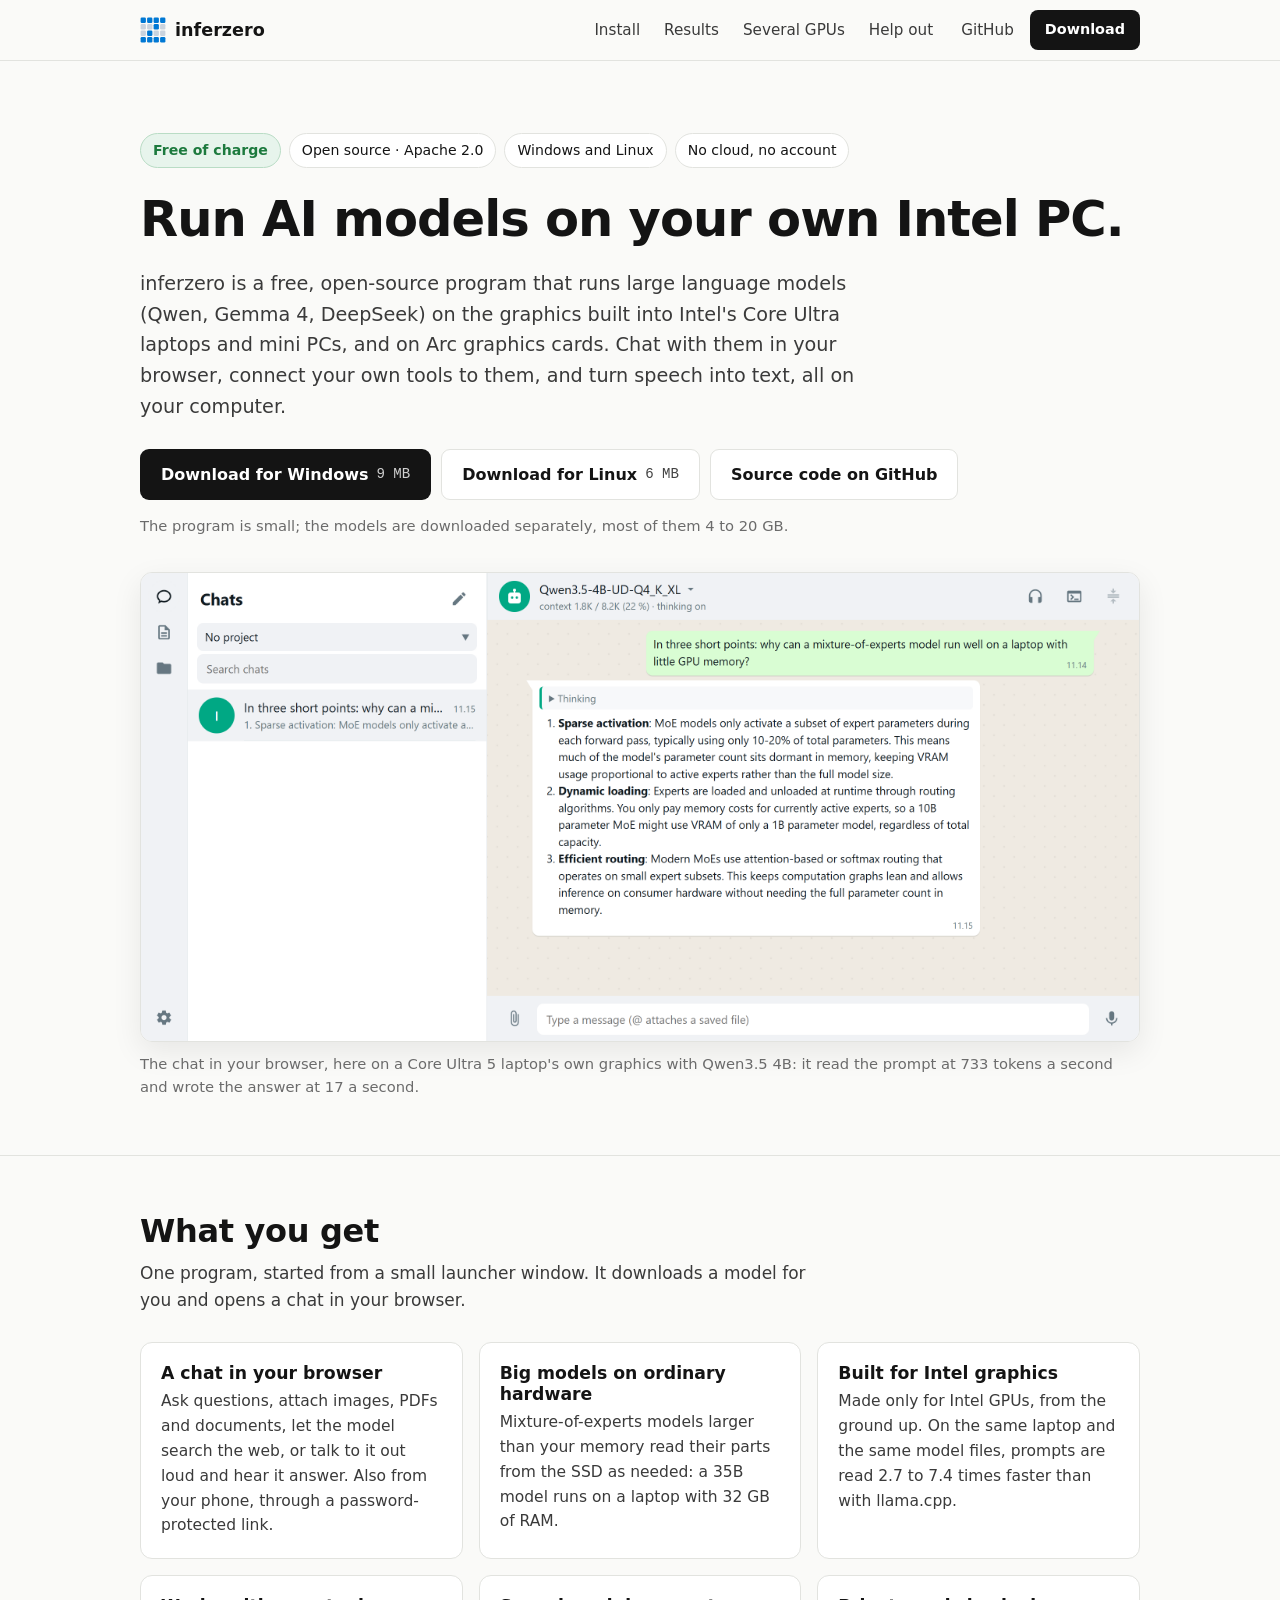
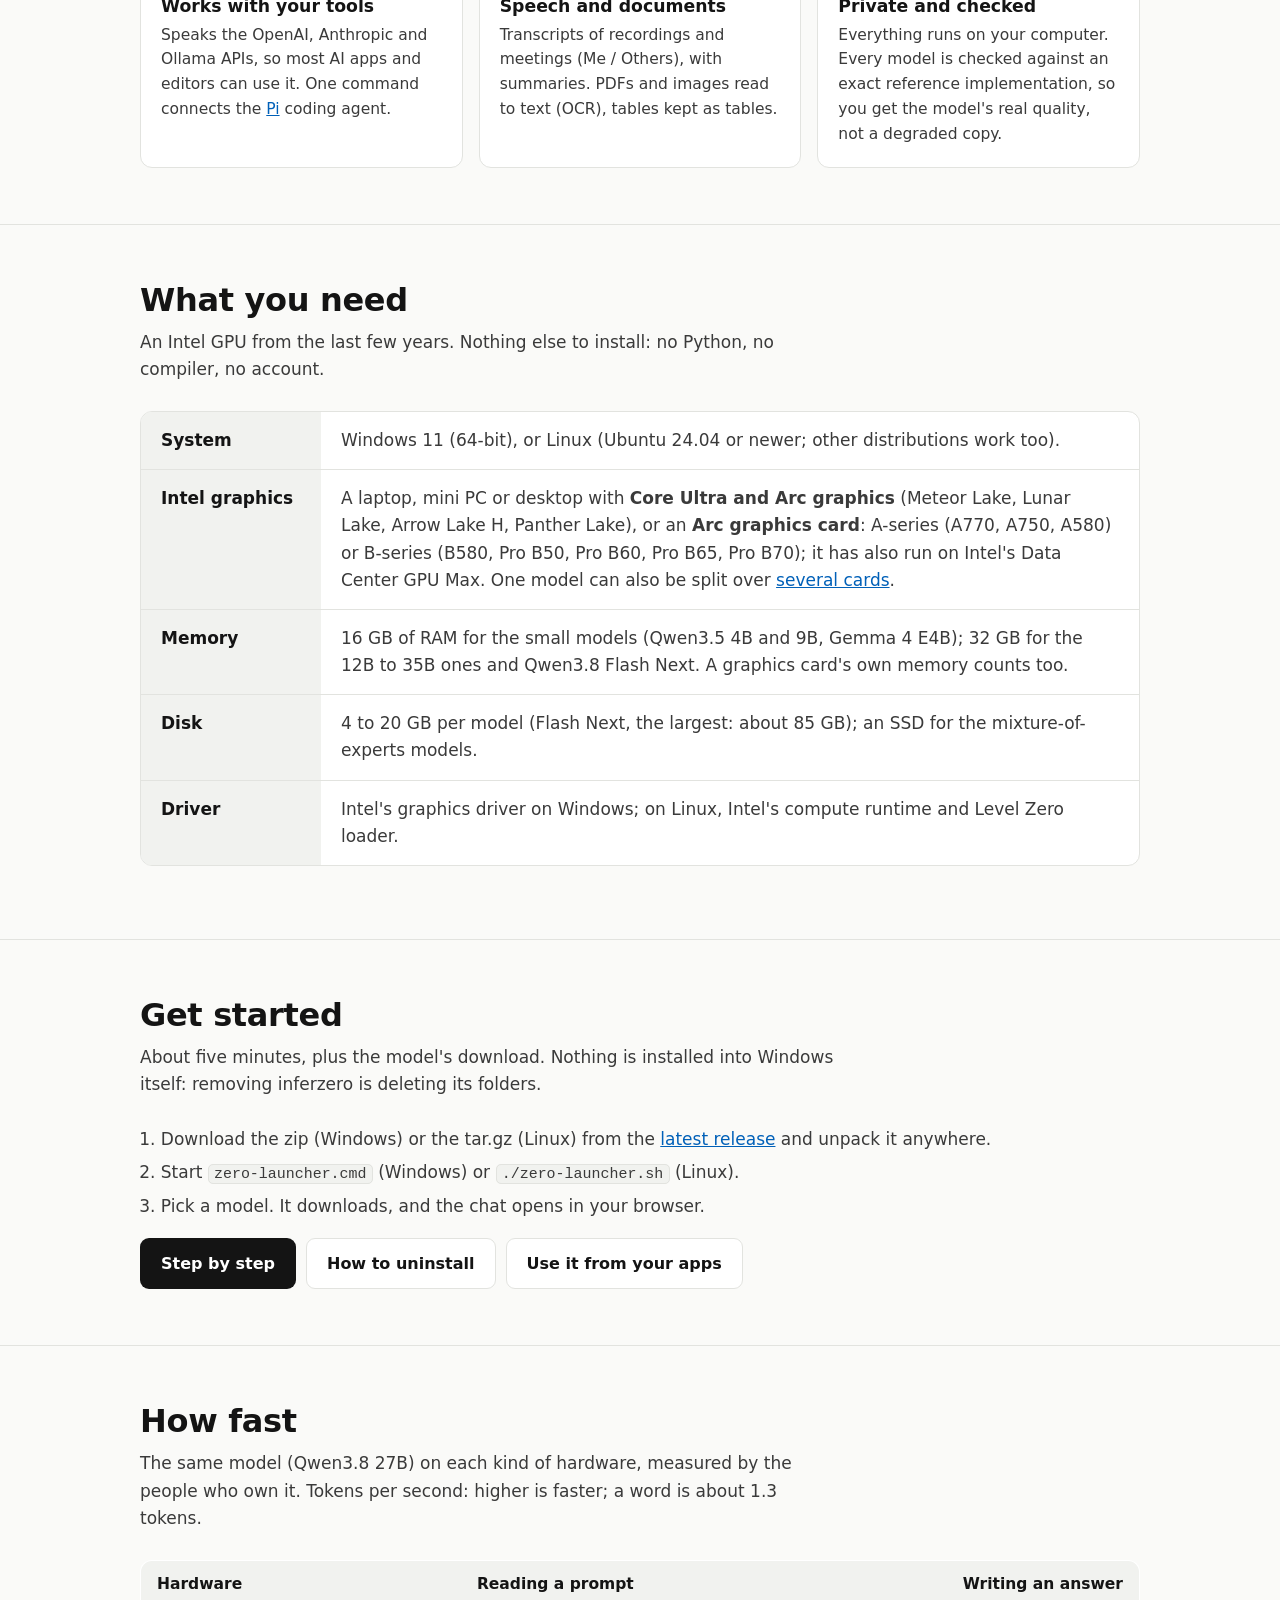
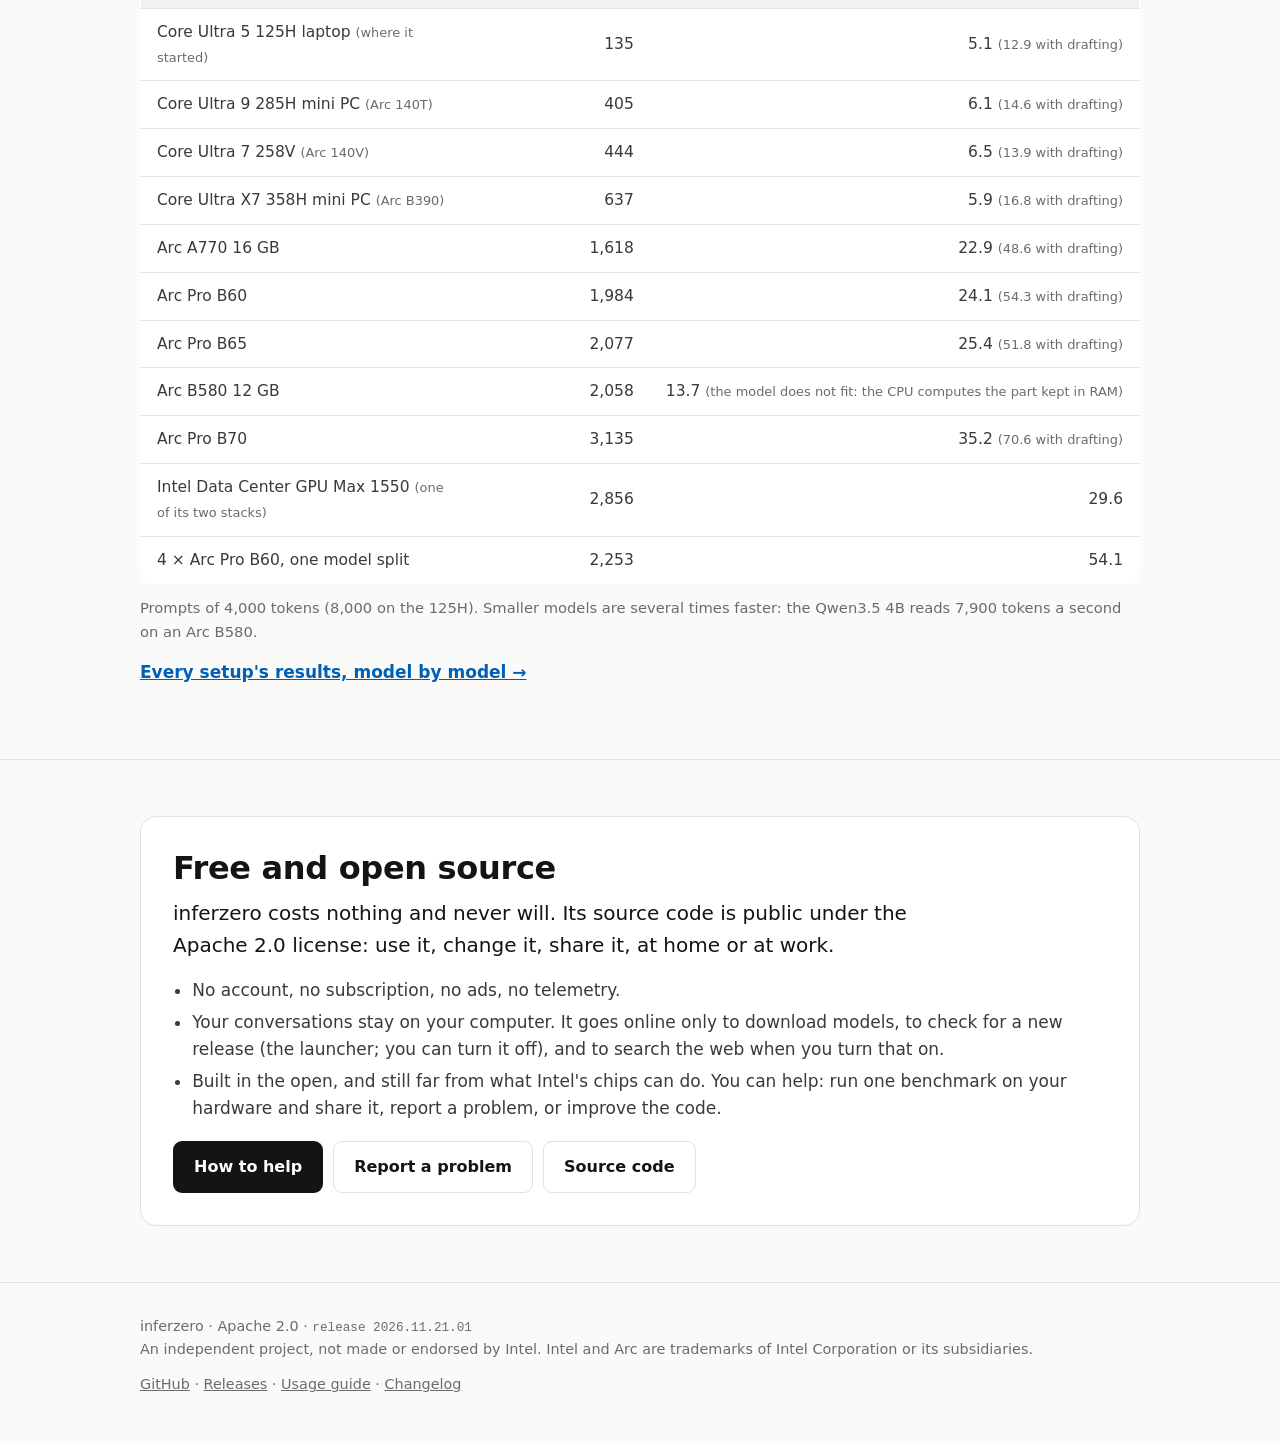
==== site/index.html @ 68b10faa "Results: the A770's 27B 4K prompt 1,616.0-1,620.9 tok/s with nothing set on the 2026.11.23.01 defaul" ====
<!doctype html>
<html lang="en">
<head>
<meta charset="utf-8">
<meta name="viewport" content="width=device-width, initial-scale=1">
<title>inferzero: free, open-source AI on your Intel PC</title>
<meta name="description" content="inferzero is a free, open-source program that runs large language models on the graphics built into Intel Core Ultra laptops and mini PCs and on Arc graphics cards, on Windows and Linux. A chat in your browser, an API for your tools, speech to text. No cloud, no account, no Python.">
<meta name="color-scheme" content="light">
<meta property="og:title" content="inferzero: free, open-source AI on your Intel PC">
<meta property="og:description" content="Run Qwen, Gemma 4 and DeepSeek models on Intel Core Ultra graphics and Arc cards. Free, open source, no cloud.">
<meta property="og:type" content="website">
<link rel="icon" href="icon.svg" type="image/svg+xml">
<link rel="stylesheet" href="style.css">
</head>
<body>
<a class="skip" href="#main">Skip to the content</a>

<header>
  <div class="wrap">
    <a class="brand" href="#top" aria-label="inferzero, top of the page"><svg class="mark" width="26" height="26" viewBox="0 0 64 64" aria-hidden="true"><rect class="l" x="1.5" y="1.5" width="13" height="13" rx="3"/><rect class="l" x="17.5" y="1.5" width="13" height="13" rx="3"/><rect class="l" x="33.5" y="1.5" width="13" height="13" rx="3"/><rect class="l" x="49.5" y="1.5" width="13" height="13" rx="3"/><rect class="d" x="1.5" y="17.5" width="13" height="13" rx="3"/><rect class="d" x="17.5" y="17.5" width="13" height="13" rx="3"/><rect class="l" x="33.5" y="17.5" width="13" height="13" rx="3"/><rect class="d" x="49.5" y="17.5" width="13" height="13" rx="3"/><rect class="d" x="1.5" y="33.5" width="13" height="13" rx="3"/><rect class="l" x="17.5" y="33.5" width="13" height="13" rx="3"/><rect class="d" x="33.5" y="33.5" width="13" height="13" rx="3"/><rect class="d" x="49.5" y="33.5" width="13" height="13" rx="3"/><rect class="l" x="1.5" y="49.5" width="13" height="13" rx="3"/><rect class="l" x="17.5" y="49.5" width="13" height="13" rx="3"/><rect class="l" x="33.5" y="49.5" width="13" height="13" rx="3"/><rect class="l" x="49.5" y="49.5" width="13" height="13" rx="3"/></svg>inferzero</a>
    <nav aria-label="Main">
      <a href="install.html">Install</a>
      <a href="results.html">Results</a>
      <a href="multi-gpu.html">Several GPUs</a>
      <a href="help.html">Help out</a>
    </nav>
    <div class="hdr-right">
      <a class="gh" href="https://github.com/rizagp/inferzero">GitHub</a>
      <a class="btn p sm" href="https://github.com/rizagp/inferzero/releases/latest">Download</a>
    </div>
  </div>
</header>

<main id="main">

<div class="wrap hero" id="top">
  <div class="tags">
    <span class="tag free">Free of charge</span>
    <span class="tag">Open source · Apache 2.0</span>
    <span class="tag">Windows and Linux</span>
    <span class="tag">No cloud, no account</span>
  </div>
  <h1>Run AI models on your own Intel PC.</h1>
  <p class="lead">inferzero is a free, open-source program that runs large language models (Qwen, Gemma 4, DeepSeek) on the graphics built into Intel's Core Ultra laptops and mini PCs, and on Arc graphics cards. Chat with them in your browser, connect your own tools to them, and turn speech into text, all on your computer.</p>
  <div class="btns">
    <a class="btn p" href="https://github.com/rizagp/inferzero/releases/latest">Download for Windows <kbd>9 MB</kbd></a>
    <a class="btn s" href="https://github.com/rizagp/inferzero/releases/latest">Download for Linux <kbd>6 MB</kbd></a>
    <a class="btn s" href="https://github.com/rizagp/inferzero">Source code on GitHub</a>
  </div>
  <p class="after">The program is small; the models are downloaded separately, most of them 4 to 20 GB.</p>
  <figure class="shot">
    <img src="hero.png" width="1280" height="600" alt="The inferzero chat in a browser: a list of chats on the left; on the right a question about mixture-of-experts models and the model's three-point answer.">
    <figcaption>The chat in your browser, here on a Core Ultra 5 laptop's own graphics with Qwen3.5 4B: it read the prompt at 733 tokens a second and wrote the answer at 17 a second.</figcaption>
  </figure>
</div>

<section id="what">
  <div class="wrap">
    <div class="intro">
      <h2>What you get</h2>
      <p>One program, started from a small launcher window. It downloads a model for you and opens a chat in your browser.</p>
    </div>
    <div class="grid">
      <div class="card"><h3>A chat in your browser</h3><p>Ask questions, attach images, PDFs and documents, let the model search the web, or talk to it out loud and hear it answer. Also from your phone, through a password-protected link.</p></div>
      <div class="card"><h3>Big models on ordinary hardware</h3><p>Mixture-of-experts models larger than your memory read their parts from the SSD as needed: a 35B model runs on a laptop with 32 GB of RAM.</p></div>
      <div class="card"><h3>Built for Intel graphics</h3><p>Made only for Intel GPUs, from the ground up. On the same laptop and the same model files, prompts are read 2.7 to 7.4 times faster than with llama.cpp.</p></div>
      <div class="card"><h3>Works with your tools</h3><p>Speaks the OpenAI, Anthropic and Ollama APIs, so most AI apps and editors can use it. One command connects the <a href="https://pi.dev">Pi</a> coding agent.</p></div>
      <div class="card"><h3>Speech and documents</h3><p>Transcripts of recordings and meetings (Me / Others), with summaries. PDFs and images read to text (OCR), tables kept as tables.</p></div>
      <div class="card"><h3>Private and checked</h3><p>Everything runs on your computer. Every model is checked against an exact reference implementation, so you get the model's real quality, not a degraded copy.</p></div>
    </div>
  </div>
</section>

<section id="need">
  <div class="wrap">
    <div class="intro">
      <h2>What you need</h2>
      <p>An Intel GPU from the last few years. Nothing else to install: no Python, no compiler, no account.</p>
    </div>
    <dl class="need">
      <dt>System</dt>
      <dd>Windows 11 (64-bit), or Linux (Ubuntu 24.04 or newer; other distributions work too).</dd>
      <dt>Intel graphics</dt>
      <dd>A laptop, mini PC or desktop with <b>Core Ultra and Arc graphics</b> (Meteor Lake, Lunar Lake, Arrow Lake H, Panther Lake), or an <b>Arc graphics card</b>: A-series (A770, A750, A580) or B-series (B580, Pro B50, Pro B60, Pro B65, Pro B70); it has also run on Intel's Data Center GPU Max. One model can also be split over <a href="multi-gpu.html">several cards</a>.</dd>
      <dt>Memory</dt>
      <dd>16 GB of RAM for the small models (Qwen3.5 4B and 9B, Gemma 4 E4B); 32 GB for the 12B to 35B ones and Qwen3.8 Flash Next. A graphics card's own memory counts too.</dd>
      <dt>Disk</dt>
      <dd>4 to 20 GB per model (Flash Next, the largest: about 85 GB); an SSD for the mixture-of-experts models.</dd>
      <dt>Driver</dt>
      <dd>Intel's graphics driver on Windows; on Linux, Intel's compute runtime and Level Zero loader.</dd>
    </dl>
  </div>
</section>

<section id="start">
  <div class="wrap">
    <div class="intro">
      <h2>Get started</h2>
      <p>About five minutes, plus the model's download. Nothing is installed into Windows itself: removing inferzero is deleting its folders.</p>
    </div>
    <ol class="go">
      <li>Download the zip (Windows) or the tar.gz (Linux) from the <a href="https://github.com/rizagp/inferzero/releases/latest">latest release</a> and unpack it anywhere.</li>
      <li>Start <code>zero-launcher.cmd</code> (Windows) or <code>./zero-launcher.sh</code> (Linux).</li>
      <li>Pick a model. It downloads, and the chat opens in your browser.</li>
    </ol>
    <div class="btns" style="margin-top:18px">
      <a class="btn p" href="install.html">Step by step</a>
      <a class="btn s" href="install.html#uninstall">How to uninstall</a>
      <a class="btn s" href="install.html#apps">Use it from your apps</a>
    </div>
  </div>
</section>

<section id="speed">
  <div class="wrap">
    <div class="intro">
      <h2>How fast</h2>
      <p>The same model (Qwen3.8 27B) on each kind of hardware, measured by the people who own it. Tokens per second: higher is faster; a word is about 1.3 tokens.</p>
    </div>
    <div class="tbl">
      <table>
        <thead><tr><th>Hardware</th><th class="n">Reading a prompt</th><th class="n">Writing an answer</th></tr></thead>
        <tbody>
          <tr><td>Core Ultra 5 125H laptop <small>(where it started)</small></td><td class="n">135</td><td class="n">5.1 <small>(12.9 with drafting)</small></td></tr>
          <tr><td>Core Ultra 9 285H mini PC <small>(Arc 140T)</small></td><td class="n">405</td><td class="n">6.1 <small>(14.6 with drafting)</small></td></tr>
          <tr><td>Core Ultra 7 258V <small>(Arc 140V)</small></td><td class="n">444</td><td class="n">6.5 <small>(13.9 with drafting)</small></td></tr>
          <tr><td>Core Ultra X7 358H mini PC <small>(Arc B390)</small></td><td class="n">637</td><td class="n">5.9 <small>(16.8 with drafting)</small></td></tr>
          <tr><td>Arc A770 16 GB</td><td class="n">1,618</td><td class="n">22.9 <small>(48.6 with drafting)</small></td></tr>
          <tr><td>Arc Pro B60</td><td class="n">1,984</td><td class="n">24.1 <small>(54.3 with drafting)</small></td></tr>
          <tr><td>Arc Pro B65</td><td class="n">2,077</td><td class="n">25.4 <small>(51.8 with drafting)</small></td></tr>
          <tr><td>Arc B580 12 GB</td><td class="n">2,058</td><td class="n">13.7 <small>(the model does not fit: the CPU computes the part kept in RAM)</small></td></tr>
          <tr><td>Arc Pro B70</td><td class="n">3,135</td><td class="n">35.2 <small>(70.6 with drafting)</small></td></tr>
          <tr><td>Intel Data Center GPU Max 1550 <small>(one of its two stacks)</small></td><td class="n">2,856</td><td class="n">29.6</td></tr>
          <tr><td>4 × Arc Pro B60, one model split</td><td class="n">2,253</td><td class="n">54.1</td></tr>
        </tbody>
      </table>
    </div>
    <p class="note">Prompts of 4,000 tokens (8,000 on the 125H). Smaller models are several times faster: the Qwen3.5 4B reads 7,900 tokens a second on an Arc B580. </p>
    <p class="more"><a href="results.html">Every setup's results, model by model →</a></p>
  </div>
</section>

<section id="open">
  <div class="wrap">
    <div class="open">
      <h2>Free and open source</h2>
      <p class="big">inferzero costs nothing and never will. Its source code is public under the Apache 2.0 license: use it, change it, share it, at home or at work.</p>
      <ul>
        <li>No account, no subscription, no ads, no telemetry.</li>
        <li>Your conversations stay on your computer. It goes online only to download models, to check for a new release (the launcher; you can turn it off), and to search the web when you turn that on.</li>
        <li>Built in the open, and still far from what Intel's chips can do. You can help: run one benchmark on your hardware and share it, report a problem, or improve the code.</li>
      </ul>
      <div class="btns">
        <a class="btn p" href="help.html">How to help</a>
        <a class="btn s" href="https://github.com/rizagp/inferzero/issues">Report a problem</a>
        <a class="btn s" href="https://github.com/rizagp/inferzero">Source code</a>
      </div>
    </div>
  </div>
</section>

</main>

<footer>
  <div class="wrap">
    <div>inferzero · Apache 2.0 · <span class="mono">release 2026.11.21.01</span><br>An independent project, not made or endorsed by Intel. Intel and Arc are trademarks of Intel Corporation or its subsidiaries.</div>
    <div><a href="https://github.com/rizagp/inferzero">GitHub</a> · <a href="https://github.com/rizagp/inferzero/releases">Releases</a> · <a href="https://github.com/rizagp/inferzero/blob/main/USAGE.md">Usage guide</a> · <a href="https://github.com/rizagp/inferzero/blob/main/CHANGELOG.md">Changelog</a></div>
  </div>
</footer>
</body>
</html>
---- site/style.css ----
:root{
  --bg:#fafaf8; --card:#ffffff; --soft:#f1f2ef; --line:#e2e3df;
  --ink:#141414; --body:#3a3a3a; --mute:#6b6b6b;
  --blue:#0060b8; --blue-soft:#e8f1fb; --green:#1d7a3e; --green-soft:#e7f4ec;
  --sans:system-ui,"Segoe UI Variable Text","Segoe UI",-apple-system,"Helvetica Neue",Roboto,sans-serif;
  --mono:ui-monospace,"Cascadia Mono",Consolas,"SF Mono",Menlo,monospace;
}
*{box-sizing:border-box}
html{scroll-behavior:smooth}
body{margin:0;background:var(--bg);color:var(--body);font:17px/1.6 var(--sans);-webkit-text-size-adjust:100%}
a{color:var(--blue)}
a:hover{text-decoration-thickness:2px}
h1,h2,h3{color:var(--ink);line-height:1.2;margin:0}
h1{font-size:clamp(2rem,5vw,3.1rem);letter-spacing:-.02em}
h2{font-size:clamp(1.5rem,3.4vw,2rem);letter-spacing:-.01em;margin-bottom:.6rem}
h3{font-size:1.08rem;margin-bottom:.35rem}
p{margin:0 0 1rem}
code,kbd,.mono{font-family:var(--mono);font-size:.88em}
code{background:var(--soft);border:1px solid var(--line);border-radius:5px;padding:.05em .35em}
.wrap{max-width:1040px;margin:0 auto;padding:0 20px}
.skip{position:absolute;left:-999px}.skip:focus{left:12px;top:12px;background:#fff;padding:8px;z-index:9}

header{position:sticky;top:0;z-index:5;background:rgba(250,250,248,.94);backdrop-filter:blur(6px);border-bottom:1px solid var(--line)}
header .wrap{display:flex;align-items:center;gap:28px;min-height:60px}
.brand{display:flex;align-items:center;gap:9px;color:var(--ink);font-weight:700;font-size:1.1rem;text-decoration:none}
.mark .l{fill:#0078d4}.mark .d{fill:#c9d3de}
nav{display:flex;gap:24px;margin-left:auto}
nav a{color:var(--body);text-decoration:none;font-size:.95rem}
nav a:hover{color:var(--ink);text-decoration:underline}
.gh{font-size:.95rem;color:var(--body);text-decoration:none}.gh:hover{color:var(--ink);text-decoration:underline}
.hdr-right{display:flex;align-items:center;gap:16px}
.btn.sm{padding:7px 14px;font-size:.9rem;border-radius:8px}
nav a[aria-current=page]{color:var(--ink);font-weight:600}
/* (phones: the links on a row of their own under the name, the header not sticky, so it takes no screen while reading) */
@media (max-width:820px){header{position:static}header .wrap{flex-wrap:wrap;row-gap:4px;column-gap:16px;padding-top:10px;padding-bottom:10px}nav{order:3;width:100%;margin-left:0;gap:20px;overflow-x:auto;padding-bottom:2px}.hdr-right{margin-left:auto}}

.btn{display:inline-flex;align-items:center;gap:8px;padding:12px 20px;border-radius:9px;font-weight:600;text-decoration:none;border:1px solid transparent;font-size:1rem}
.btn kbd{font-weight:400;opacity:.8}
.btn.p{background:var(--ink);color:#fff}
.btn.p:hover{background:#000}
.btn.s{background:var(--card);color:var(--ink);border-color:var(--line)}
.btn.s:hover{border-color:#bdbdb8}
.btns{display:flex;flex-wrap:wrap;gap:10px;align-items:center}

.hero{padding-top:72px;padding-bottom:56px}  /* (top and bottom only: .wrap gives the sides) */
.hero .lead{font-size:1.2rem;max-width:720px;margin:20px 0 26px;color:var(--body)}
.tags{display:flex;flex-wrap:wrap;gap:8px;margin-bottom:22px}
.tag{font-size:.88rem;padding:5px 12px;border-radius:999px;background:var(--card);border:1px solid var(--line);color:var(--ink)}
.tag.free{background:var(--green-soft);border-color:#b9dcc5;color:var(--green);font-weight:600}
.after{margin-top:14px;color:var(--mute);font-size:.92rem}

section{padding:56px 0;border-top:1px solid var(--line)}
.intro{max-width:700px;margin-bottom:28px}
.grid{display:grid;grid-template-columns:repeat(3,1fr);gap:16px}
@media (max-width:900px){.grid{grid-template-columns:repeat(2,1fr)}}
@media (max-width:600px){.grid{grid-template-columns:1fr}}
.card{background:var(--card);border:1px solid var(--line);border-radius:12px;padding:20px}
.card p{margin:0;font-size:.97rem}

.need{display:grid;grid-template-columns:180px 1fr;background:var(--card);border:1px solid var(--line);border-radius:12px;overflow:hidden}
.need dt,.need dd{margin:0;padding:15px 20px;border-top:1px solid var(--line)}
.need dt{font-weight:600;color:var(--ink);background:var(--soft)}
.need dt:first-of-type,.need dt:first-of-type+dd{border-top:0}
@media (max-width:600px){.need{grid-template-columns:1fr}.need dd{border-top:0;padding-top:0}.need dt{background:none;padding-bottom:4px}}

.steps{display:grid;grid-template-columns:repeat(2,1fr);gap:16px}
@media (max-width:760px){.steps{grid-template-columns:1fr}}
ol.go{margin:0;padding-left:1.3rem}
ol.go li{margin:.35rem 0}
pre{background:#f4f5f2;border:1px solid var(--line);border-radius:10px;padding:14px 16px;overflow-x:auto;font:14px/1.55 var(--mono);color:var(--ink);margin:12px 0 0}

table{width:100%;border-collapse:collapse;background:var(--card);border:1px solid var(--line);border-radius:12px;overflow:hidden;font-size:.97rem}
th,td{text-align:left;padding:11px 16px;border-top:1px solid var(--line)}
th{background:var(--soft);color:var(--ink);font-weight:600;border-top:0}
td.n,th.n{text-align:right;font-variant-numeric:tabular-nums;white-space:nowrap}
td small{color:var(--mute)}
.tbl{overflow-x:auto}
@media (max-width:760px){table{font-size:.9rem}th,td{padding:9px 10px}td small{display:block;white-space:normal}th.n{white-space:normal}td:first-child{min-width:9em}}
.note{color:var(--mute);font-size:.92rem;margin-top:12px}

.open{background:var(--card);border:1px solid var(--line);border-radius:16px;padding:32px}
.open .big{font-size:1.25rem;color:var(--ink);max-width:760px}
.open ul{margin:0 0 1.2rem;padding-left:1.2rem}
.open li{margin:.3rem 0}

footer{border-top:1px solid var(--line);padding:32px 0 48px;color:var(--mute);font-size:.9rem}
footer .wrap{display:flex;flex-wrap:wrap;gap:12px 28px;justify-content:space-between}
footer a{color:var(--mute)}

/* results.html */
.hero.small{padding-top:48px;padding-bottom:28px}
.legend{display:grid;grid-template-columns:max-content 1fr;gap:6px 16px;margin:0 0 18px;max-width:760px}
.legend dt{font-weight:600;color:var(--ink)}.legend dd{margin:0}
@media (max-width:600px){.legend{grid-template-columns:1fr}.legend dd{margin-bottom:6px}}
.jump{display:flex;flex-wrap:wrap;gap:8px;margin-top:18px}
.jump a{font-size:.9rem;padding:5px 11px;border-radius:999px;background:var(--card);border:1px solid var(--line);color:var(--ink);text-decoration:none}
.jump a:hover{border-color:#bdbdb8}
.setup{color:var(--mute);font-size:.95rem;margin:-2px 0 16px}
h3.sub{margin:26px 0 10px}
section[id^="s-"]{padding:40px 0}
.more{margin-top:16px;font-weight:600}

/* the hero's screenshot */
.shot{margin:34px 0 0}
.shot img{display:block;width:100%;height:auto;border:1px solid var(--line);border-radius:12px;box-shadow:0 10px 30px rgba(0,0,0,.08)}
.shot figcaption{color:var(--mute);font-size:.92rem;margin-top:10px}
#start h3.sub{margin:22px 0 12px}
#start h3.sub:first-of-type{margin-top:6px}

/* (grid items shrink below their content, and long paths in code wrap: otherwise one path widened a card past a
   phone's edge and the whole page scrolled sideways) */
.grid>*,.steps>*{min-width:0}
code{overflow-wrap:anywhere}
[id]{scroll-margin-top:72px}  /* (a jump to a section stops below the sticky header) */
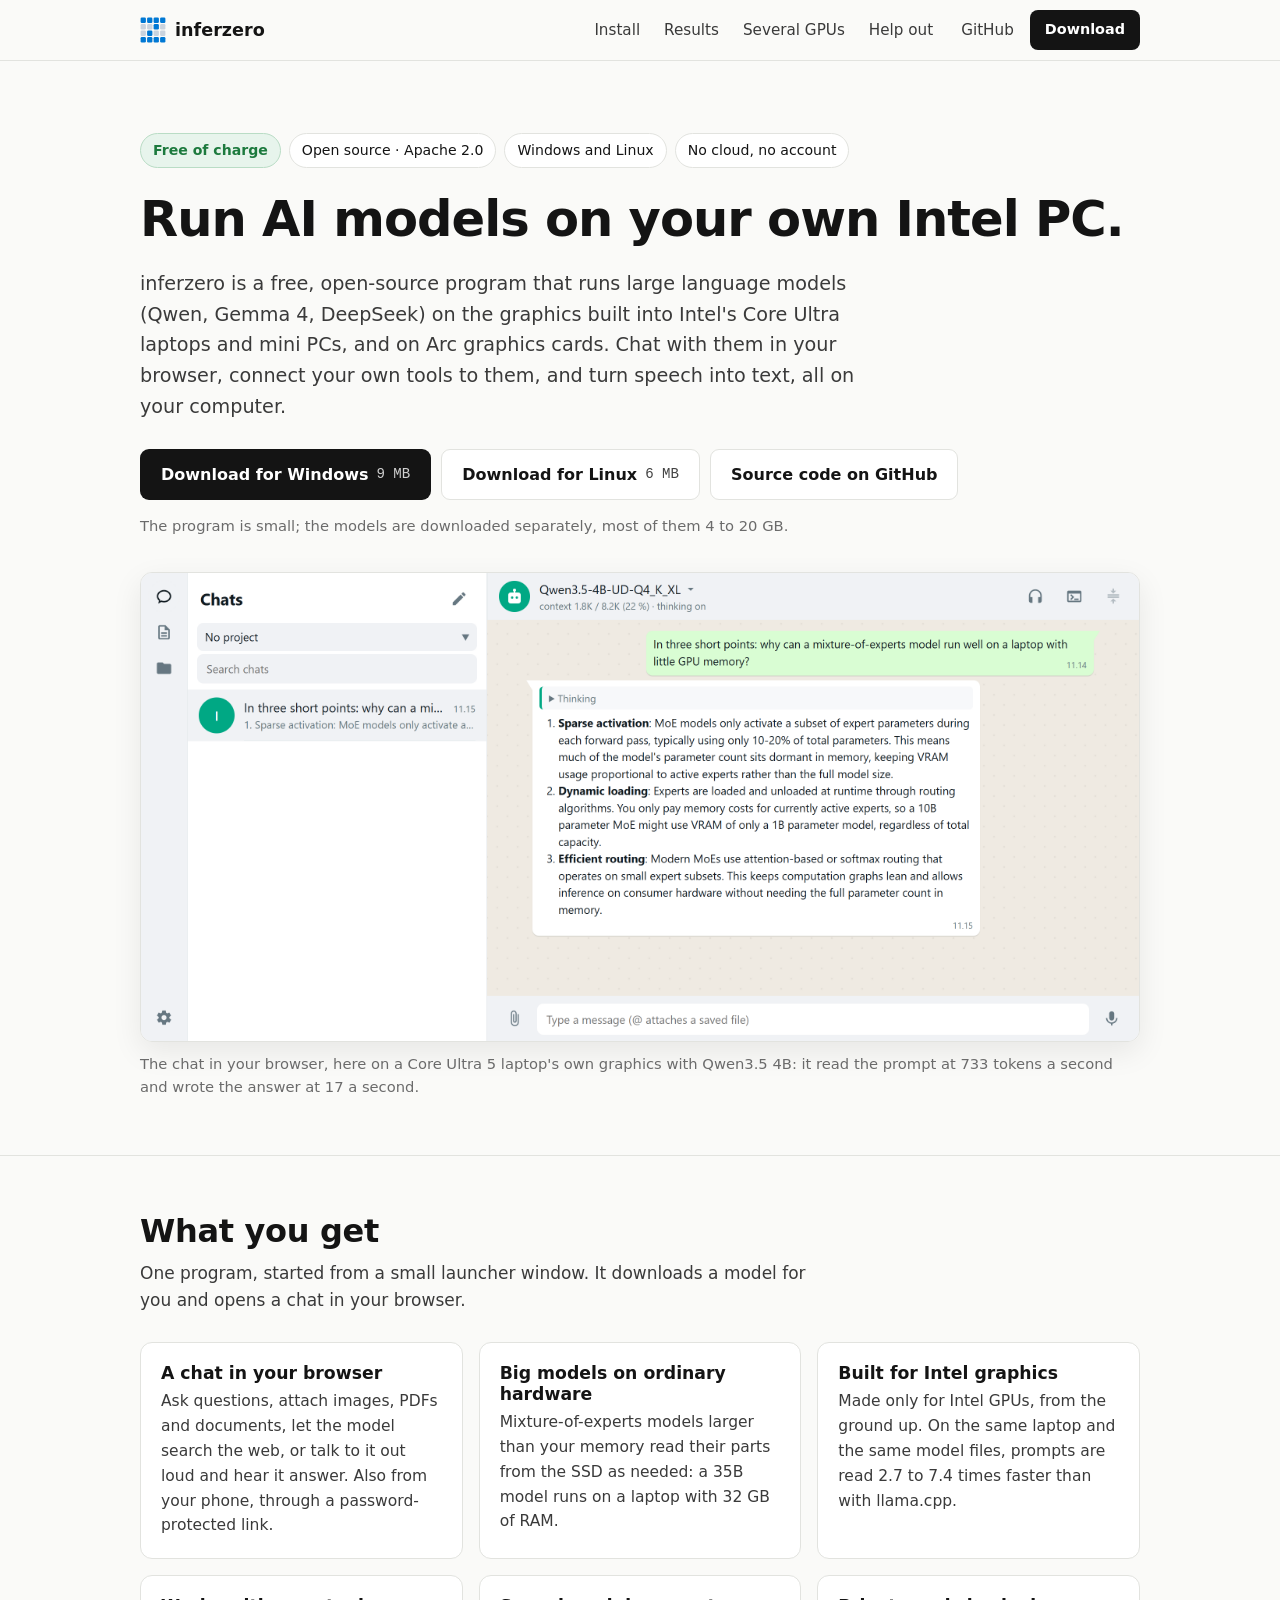
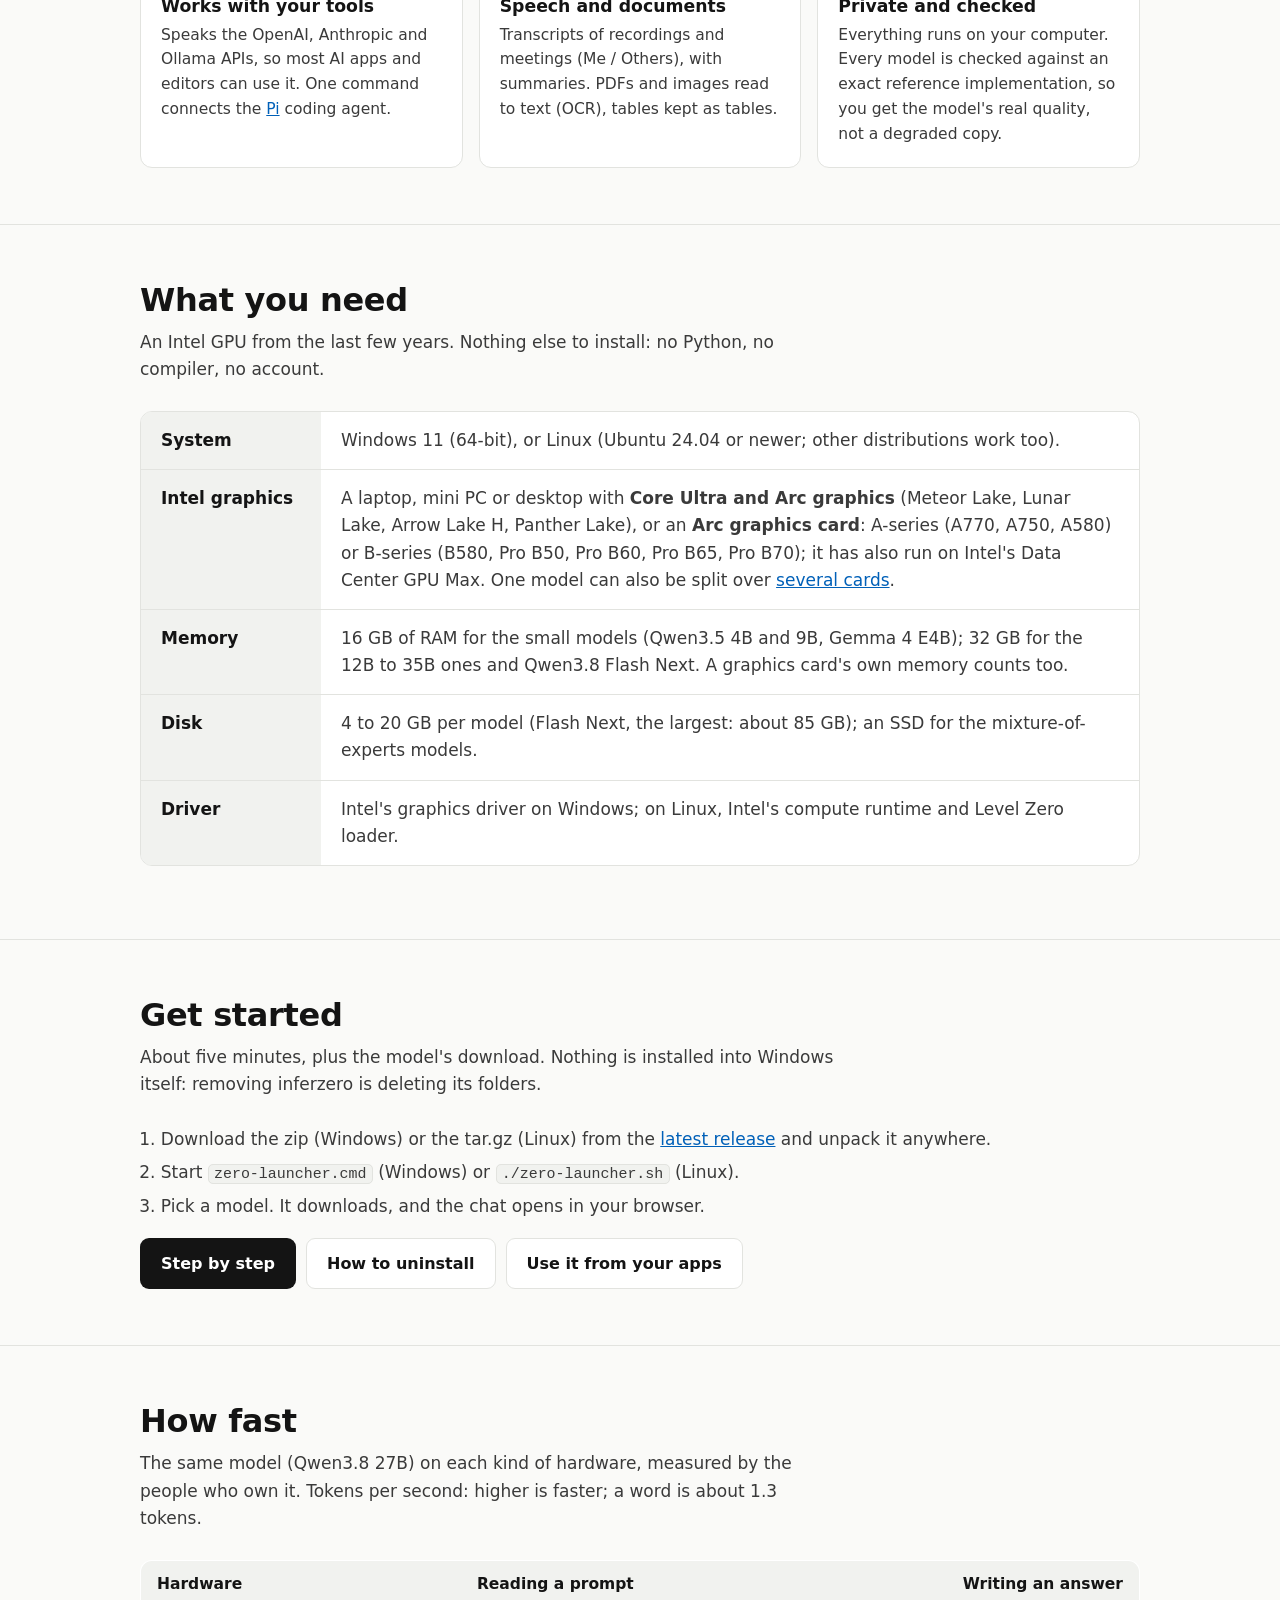
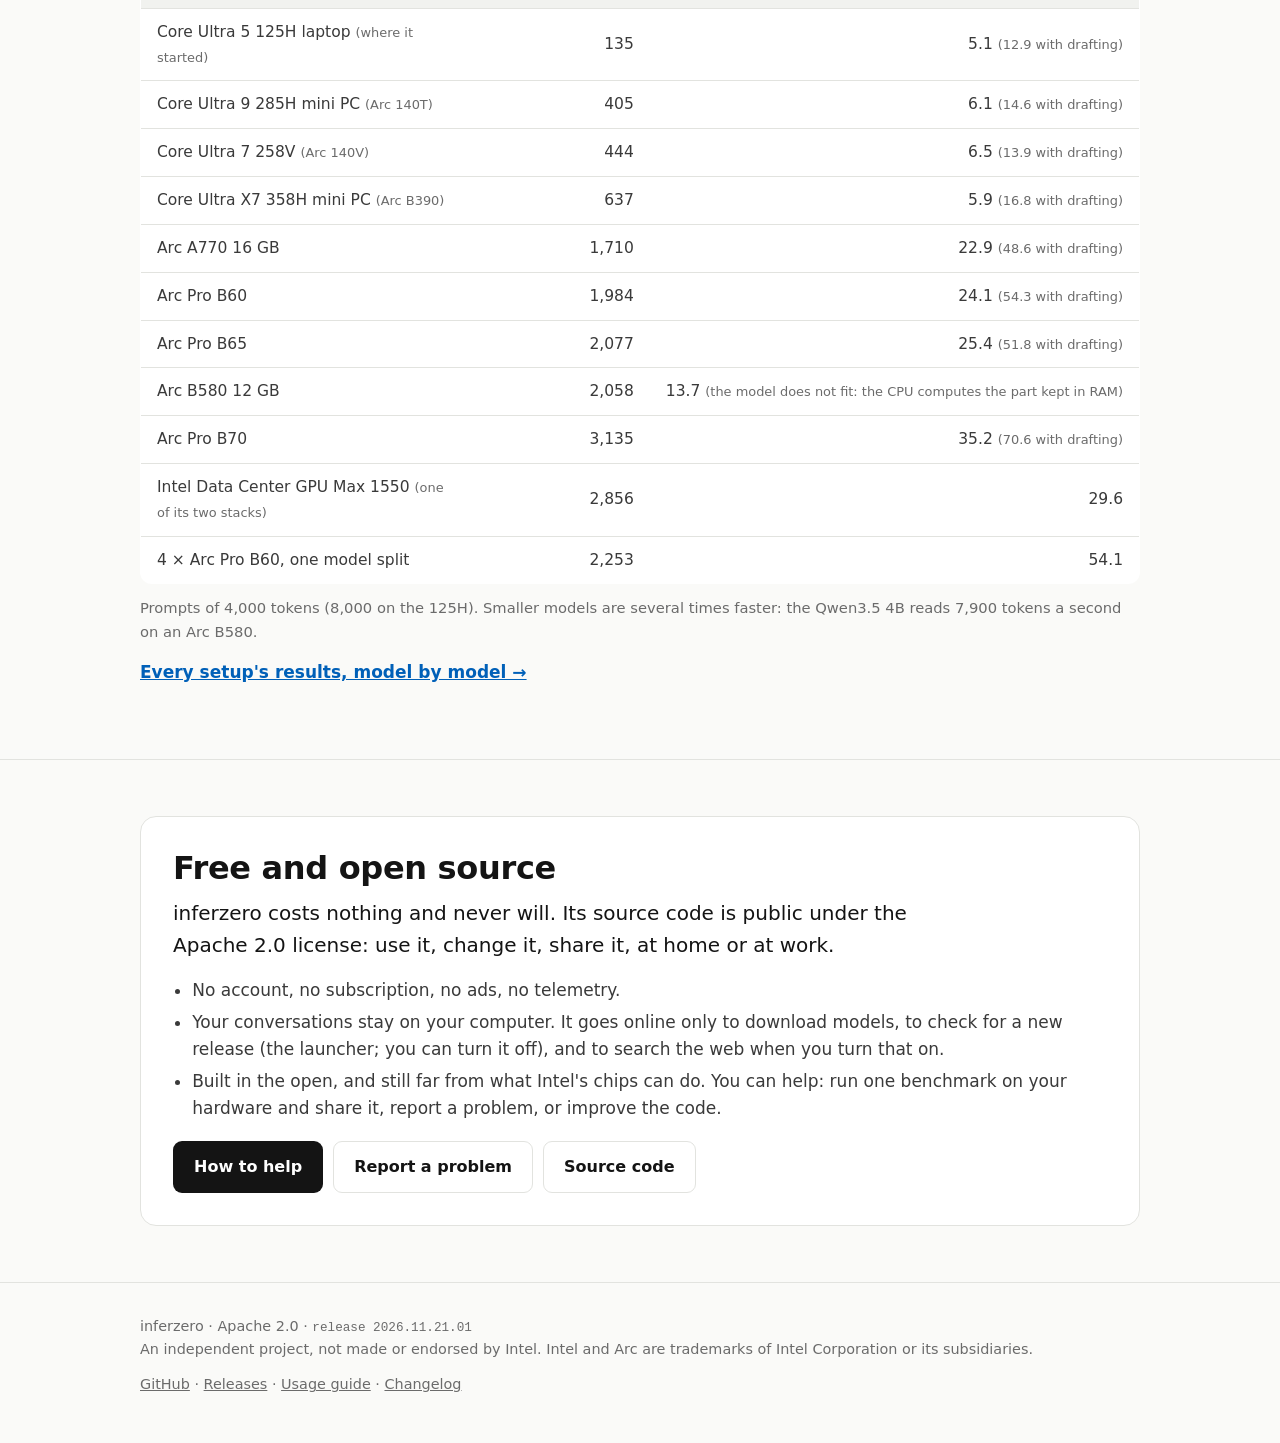
==== commit b7de9f8d: "Results: the A770's 27B 4K prompt 1,710 tok/s on the 2026.11.23.07 defaults (split barrier, every GE" ====
--- a/site/index.html
+++ b/site/index.html
@@ -125,7 +125,7 @@
           <tr><td>Core Ultra 9 285H mini PC <small>(Arc 140T)</small></td><td class="n">405</td><td class="n">6.1 <small>(14.6 with drafting)</small></td></tr>
           <tr><td>Core Ultra 7 258V <small>(Arc 140V)</small></td><td class="n">444</td><td class="n">6.5 <small>(13.9 with drafting)</small></td></tr>
           <tr><td>Core Ultra X7 358H mini PC <small>(Arc B390)</small></td><td class="n">637</td><td class="n">5.9 <small>(16.8 with drafting)</small></td></tr>
-          <tr><td>Arc A770 16 GB</td><td class="n">1,618</td><td class="n">22.9 <small>(48.6 with drafting)</small></td></tr>
+          <tr><td>Arc A770 16 GB</td><td class="n">1,710</td><td class="n">22.9 <small>(48.6 with drafting)</small></td></tr>
           <tr><td>Arc Pro B60</td><td class="n">1,984</td><td class="n">24.1 <small>(54.3 with drafting)</small></td></tr>
           <tr><td>Arc Pro B65</td><td class="n">2,077</td><td class="n">25.4 <small>(51.8 with drafting)</small></td></tr>
           <tr><td>Arc B580 12 GB</td><td class="n">2,058</td><td class="n">13.7 <small>(the model does not fit: the CPU computes the part kept in RAM)</small></td></tr>
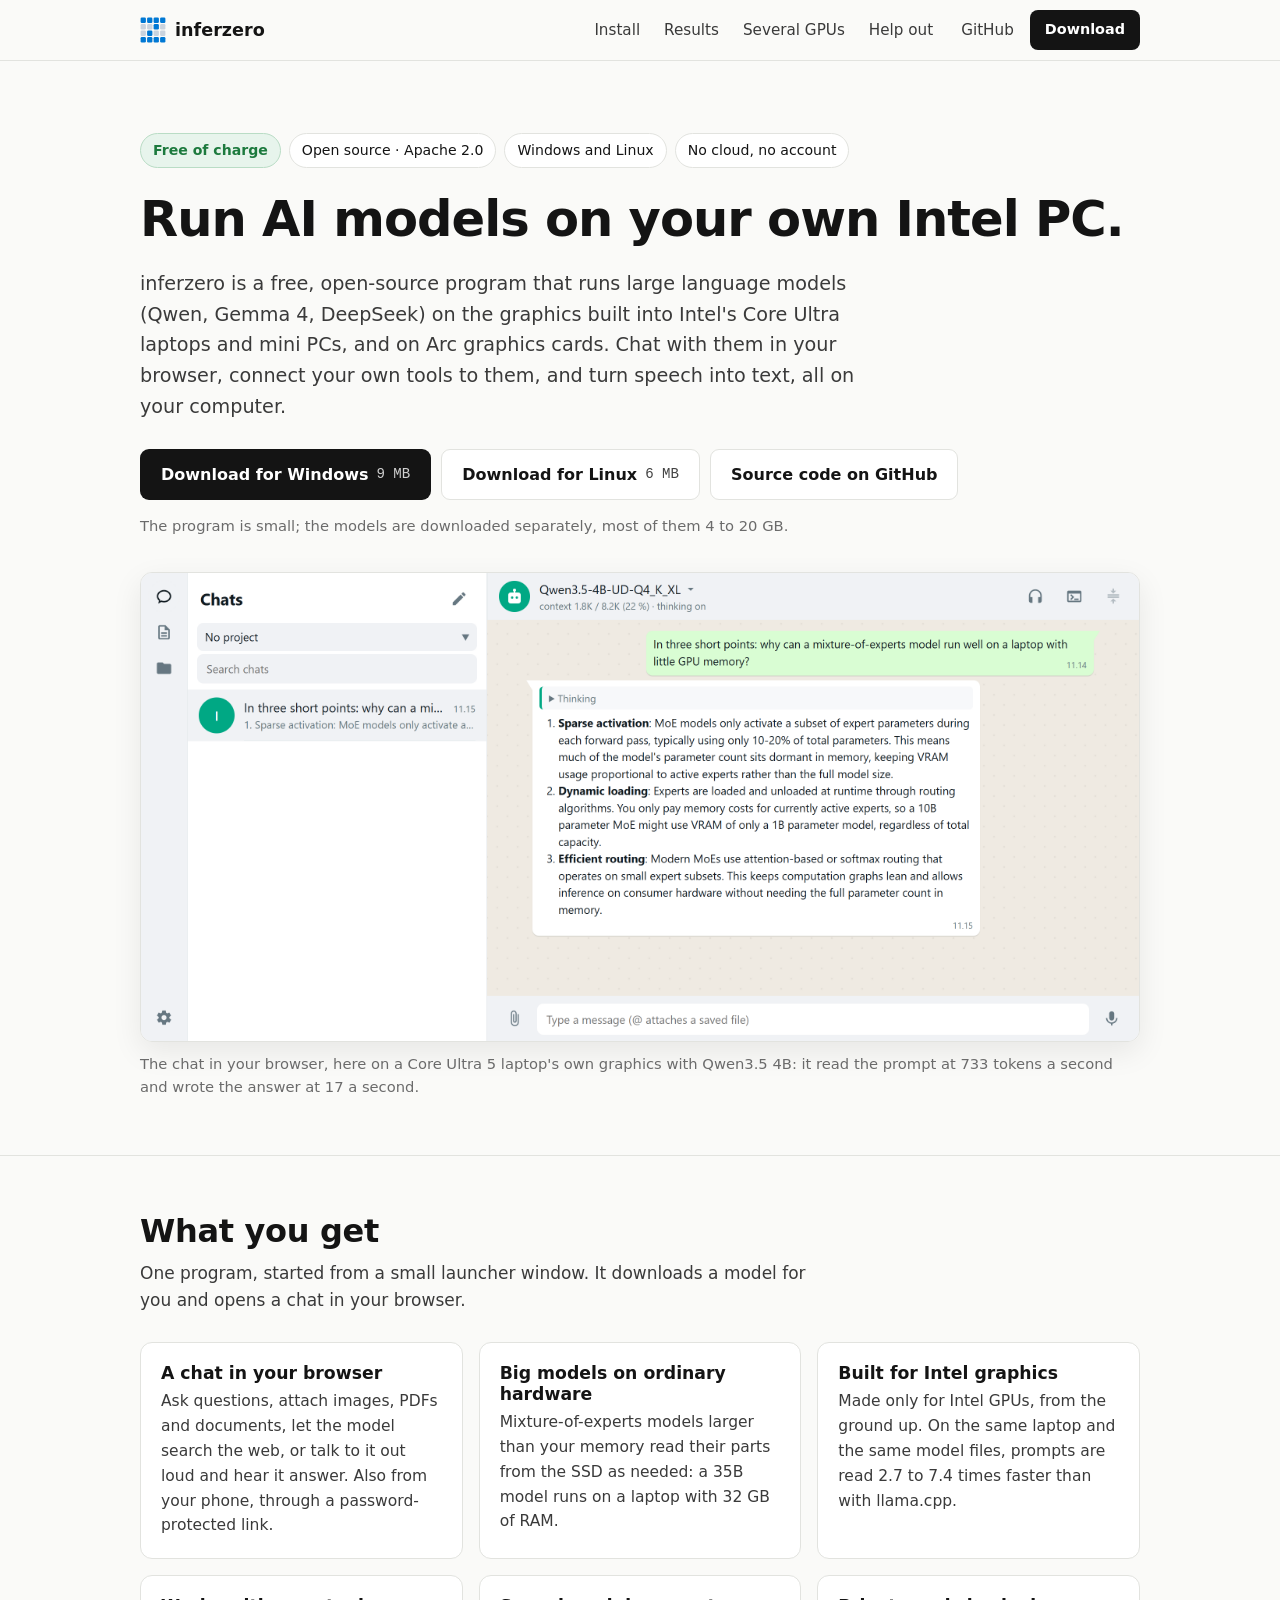
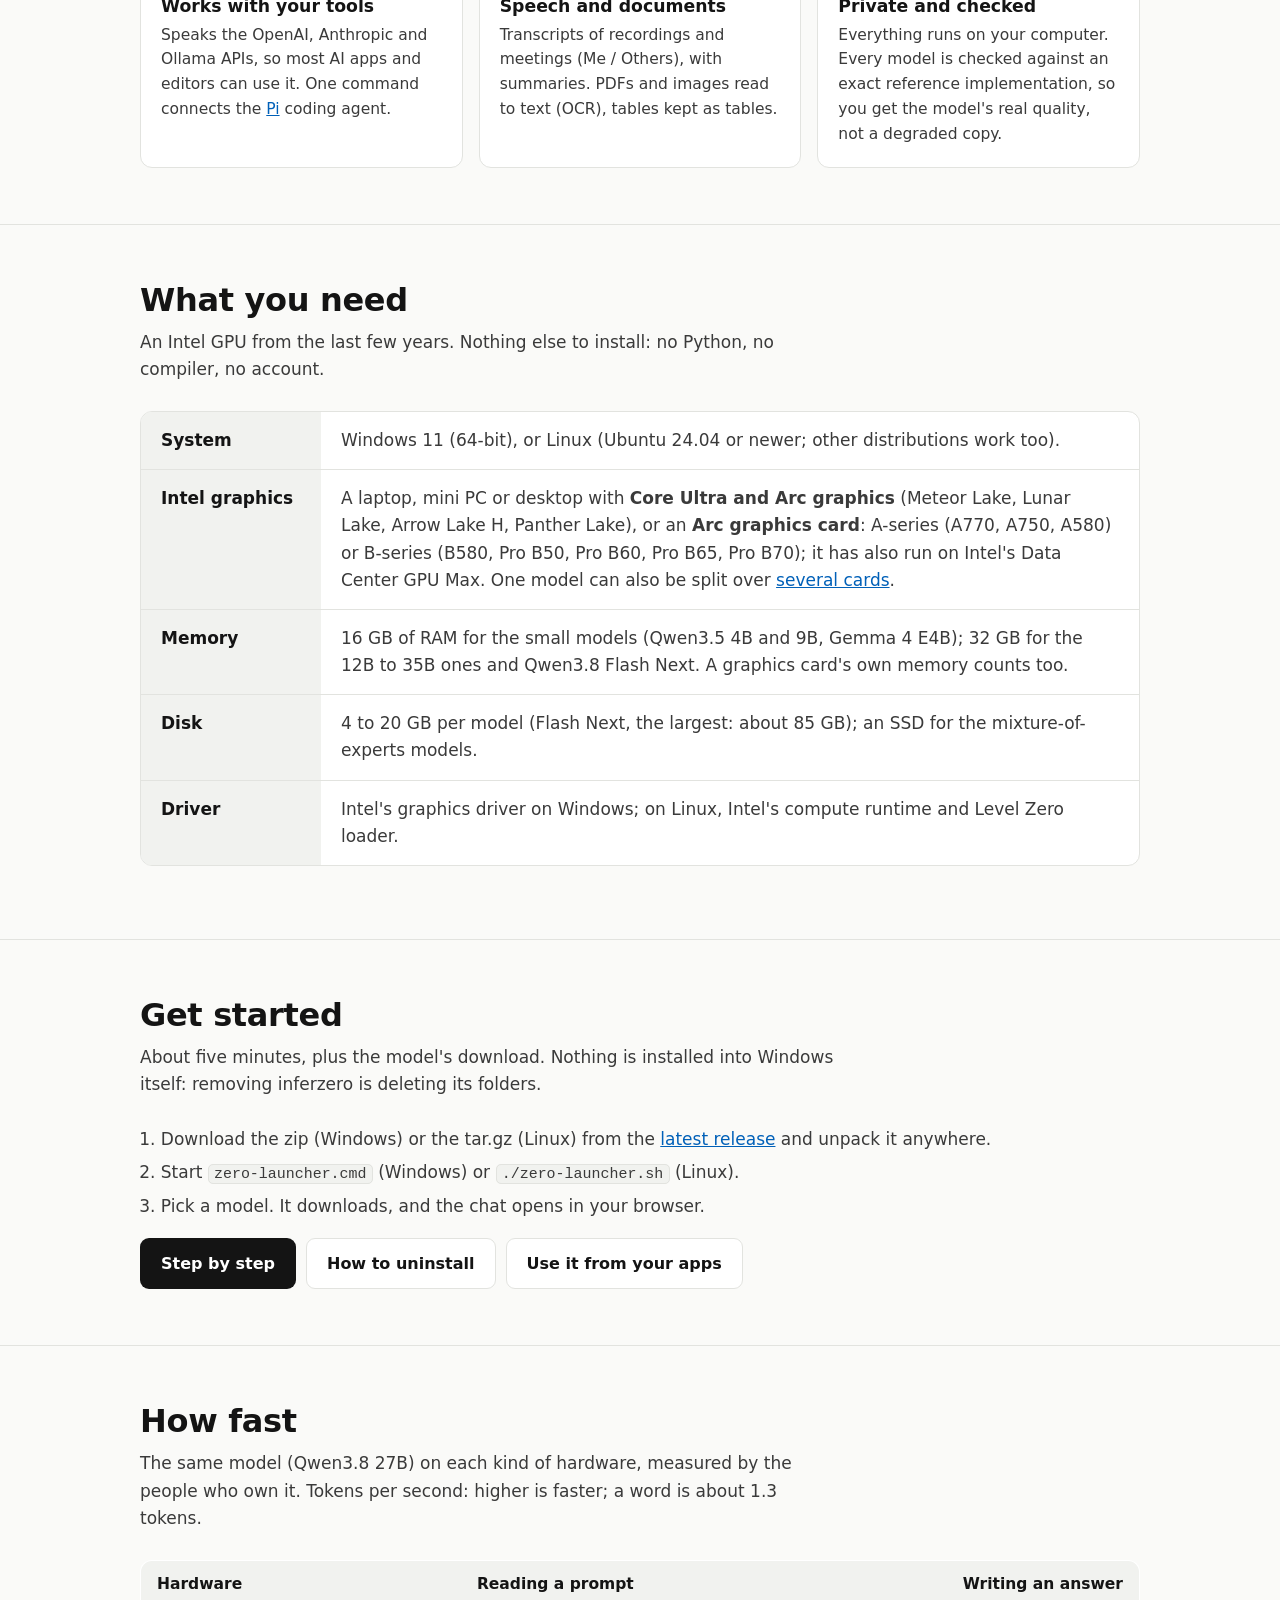
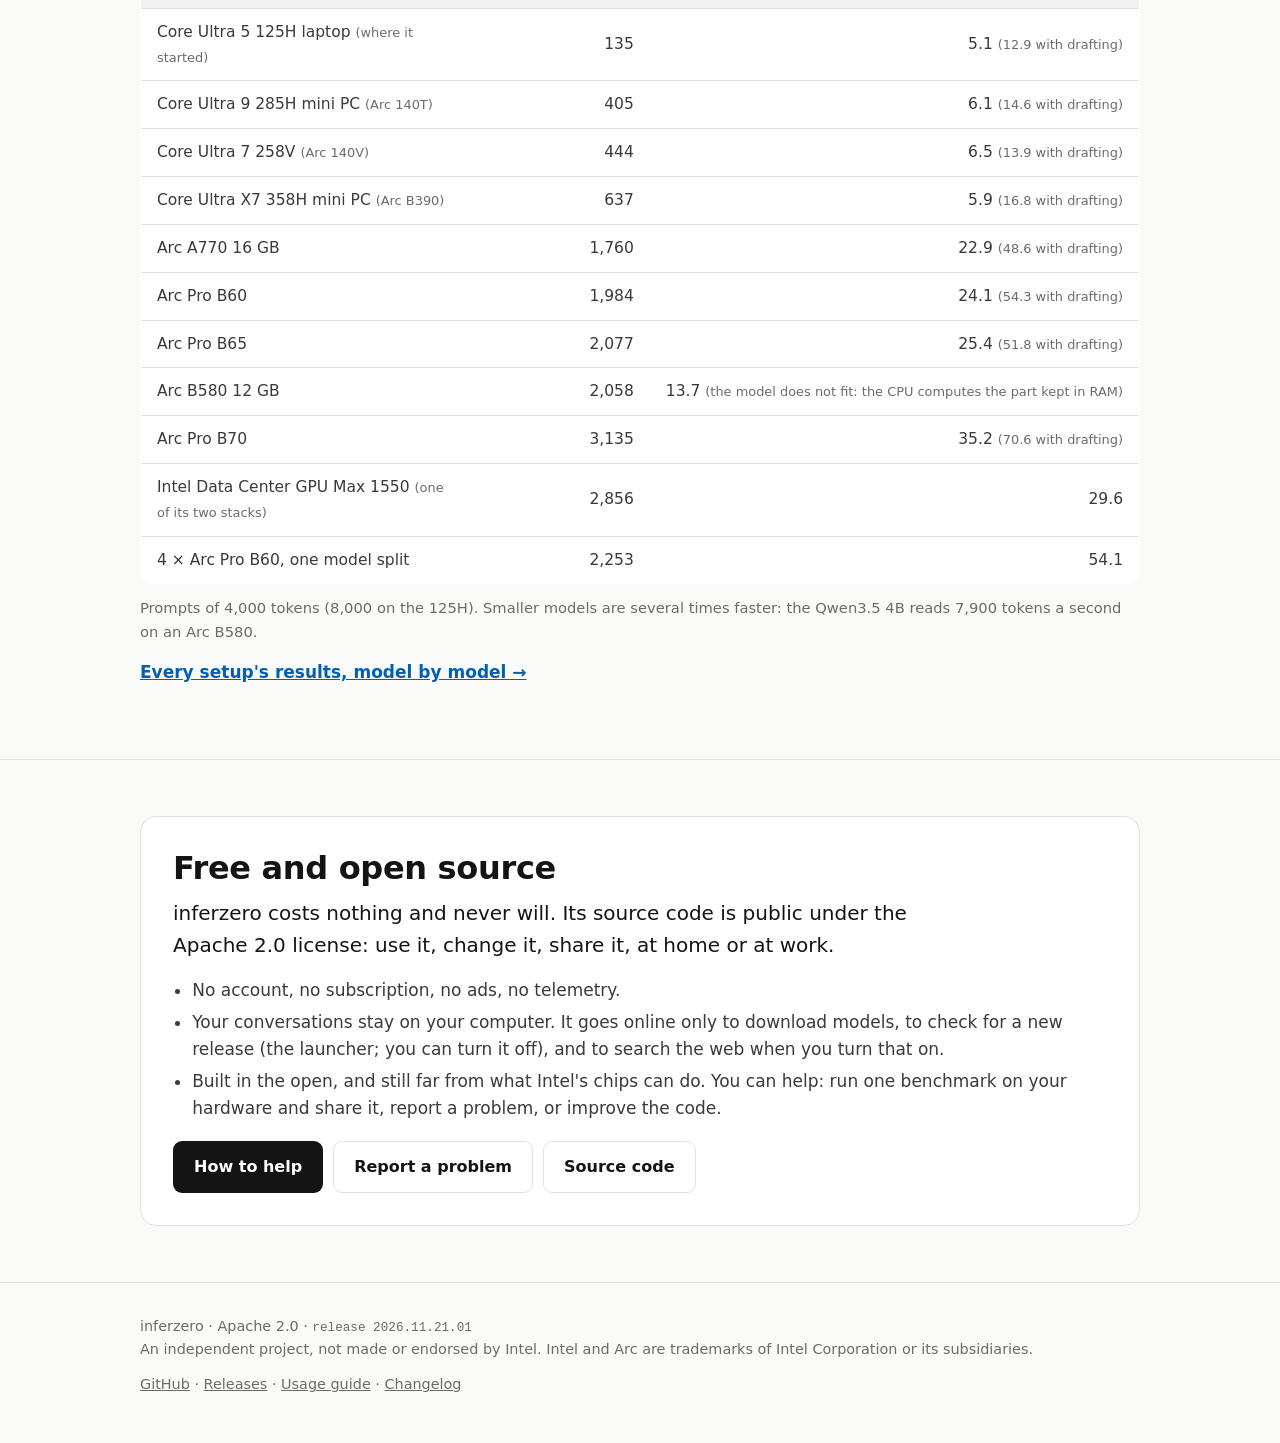
==== commit 1f162577: "Results: the A770's 27B 4K prompt 1,760-1,763 tok/s on Windows with the .23.07 defaults (hansong80, " ====
--- a/site/index.html
+++ b/site/index.html
@@ -125,7 +125,7 @@
           <tr><td>Core Ultra 9 285H mini PC <small>(Arc 140T)</small></td><td class="n">405</td><td class="n">6.1 <small>(14.6 with drafting)</small></td></tr>
           <tr><td>Core Ultra 7 258V <small>(Arc 140V)</small></td><td class="n">444</td><td class="n">6.5 <small>(13.9 with drafting)</small></td></tr>
           <tr><td>Core Ultra X7 358H mini PC <small>(Arc B390)</small></td><td class="n">637</td><td class="n">5.9 <small>(16.8 with drafting)</small></td></tr>
-          <tr><td>Arc A770 16 GB</td><td class="n">1,710</td><td class="n">22.9 <small>(48.6 with drafting)</small></td></tr>
+          <tr><td>Arc A770 16 GB</td><td class="n">1,760</td><td class="n">22.9 <small>(48.6 with drafting)</small></td></tr>
           <tr><td>Arc Pro B60</td><td class="n">1,984</td><td class="n">24.1 <small>(54.3 with drafting)</small></td></tr>
           <tr><td>Arc Pro B65</td><td class="n">2,077</td><td class="n">25.4 <small>(51.8 with drafting)</small></td></tr>
           <tr><td>Arc B580 12 GB</td><td class="n">2,058</td><td class="n">13.7 <small>(the model does not fit: the CPU computes the part kept in RAM)</small></td></tr>
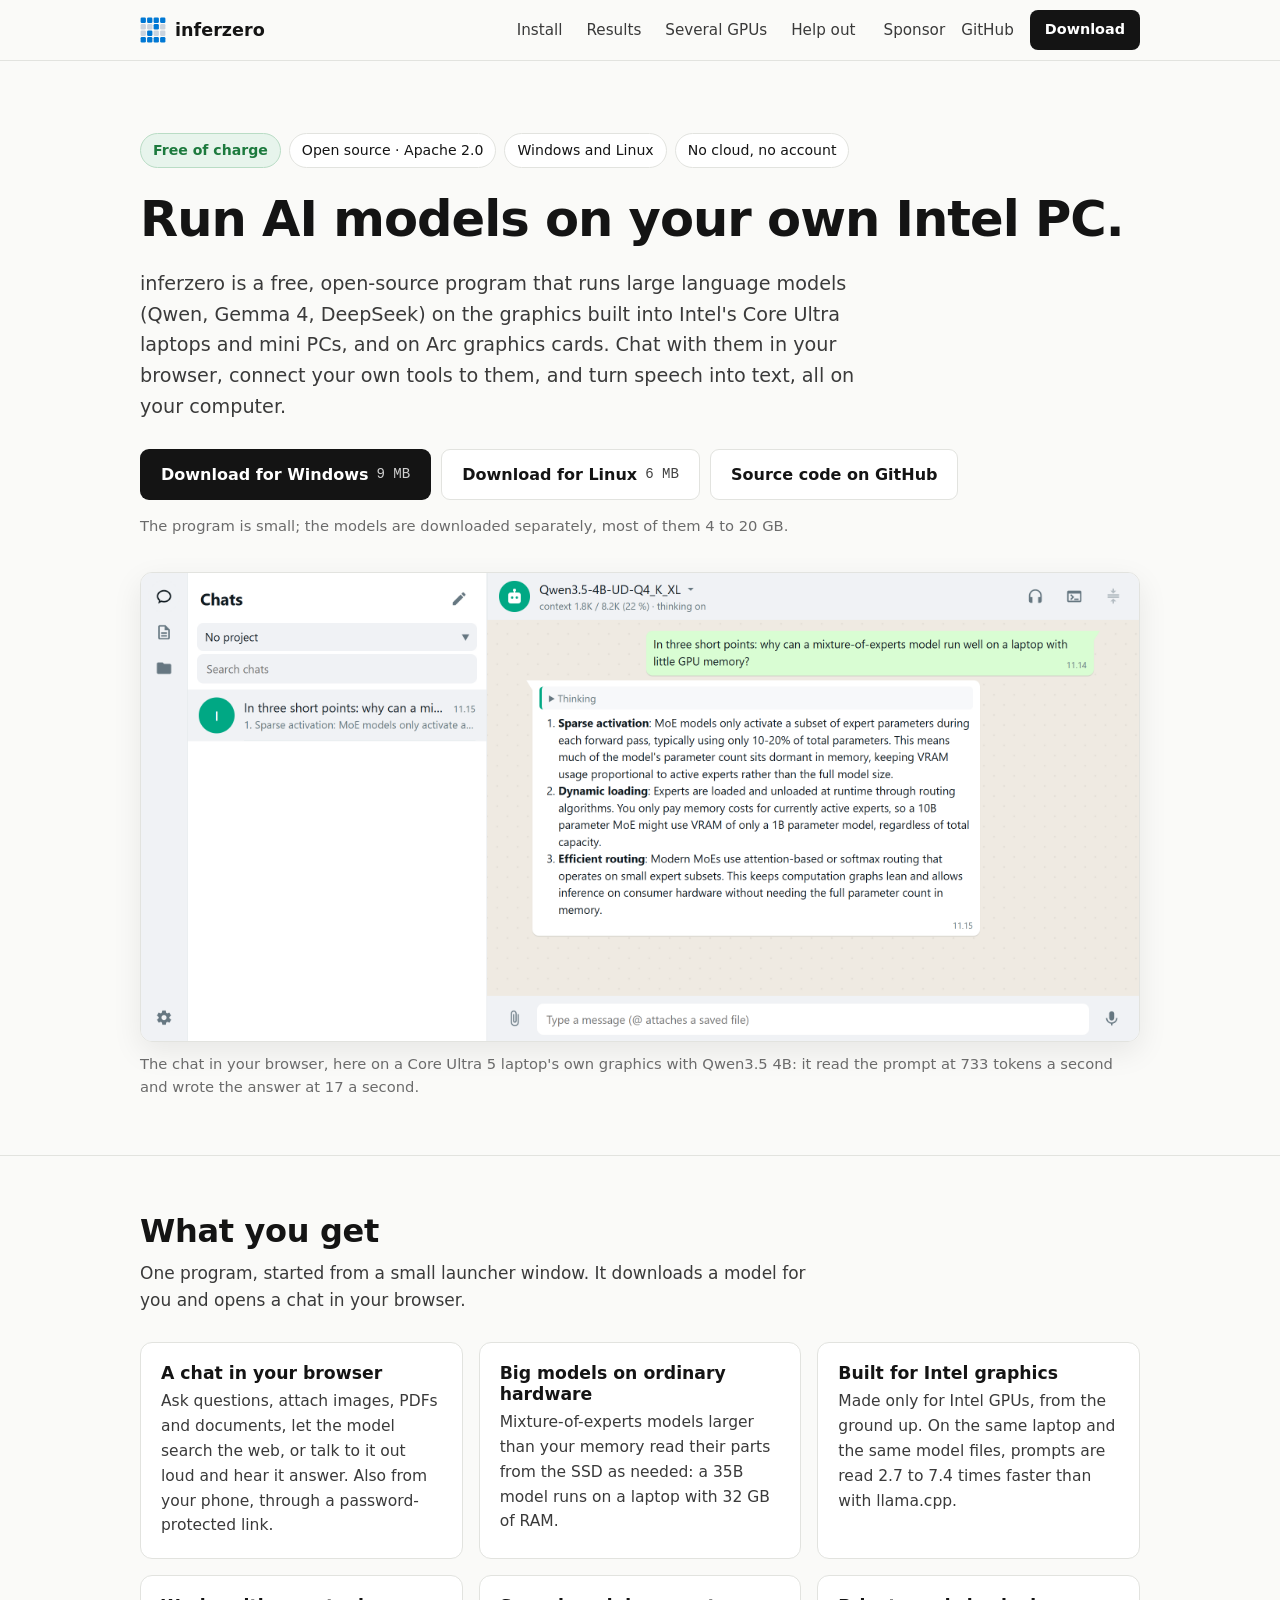
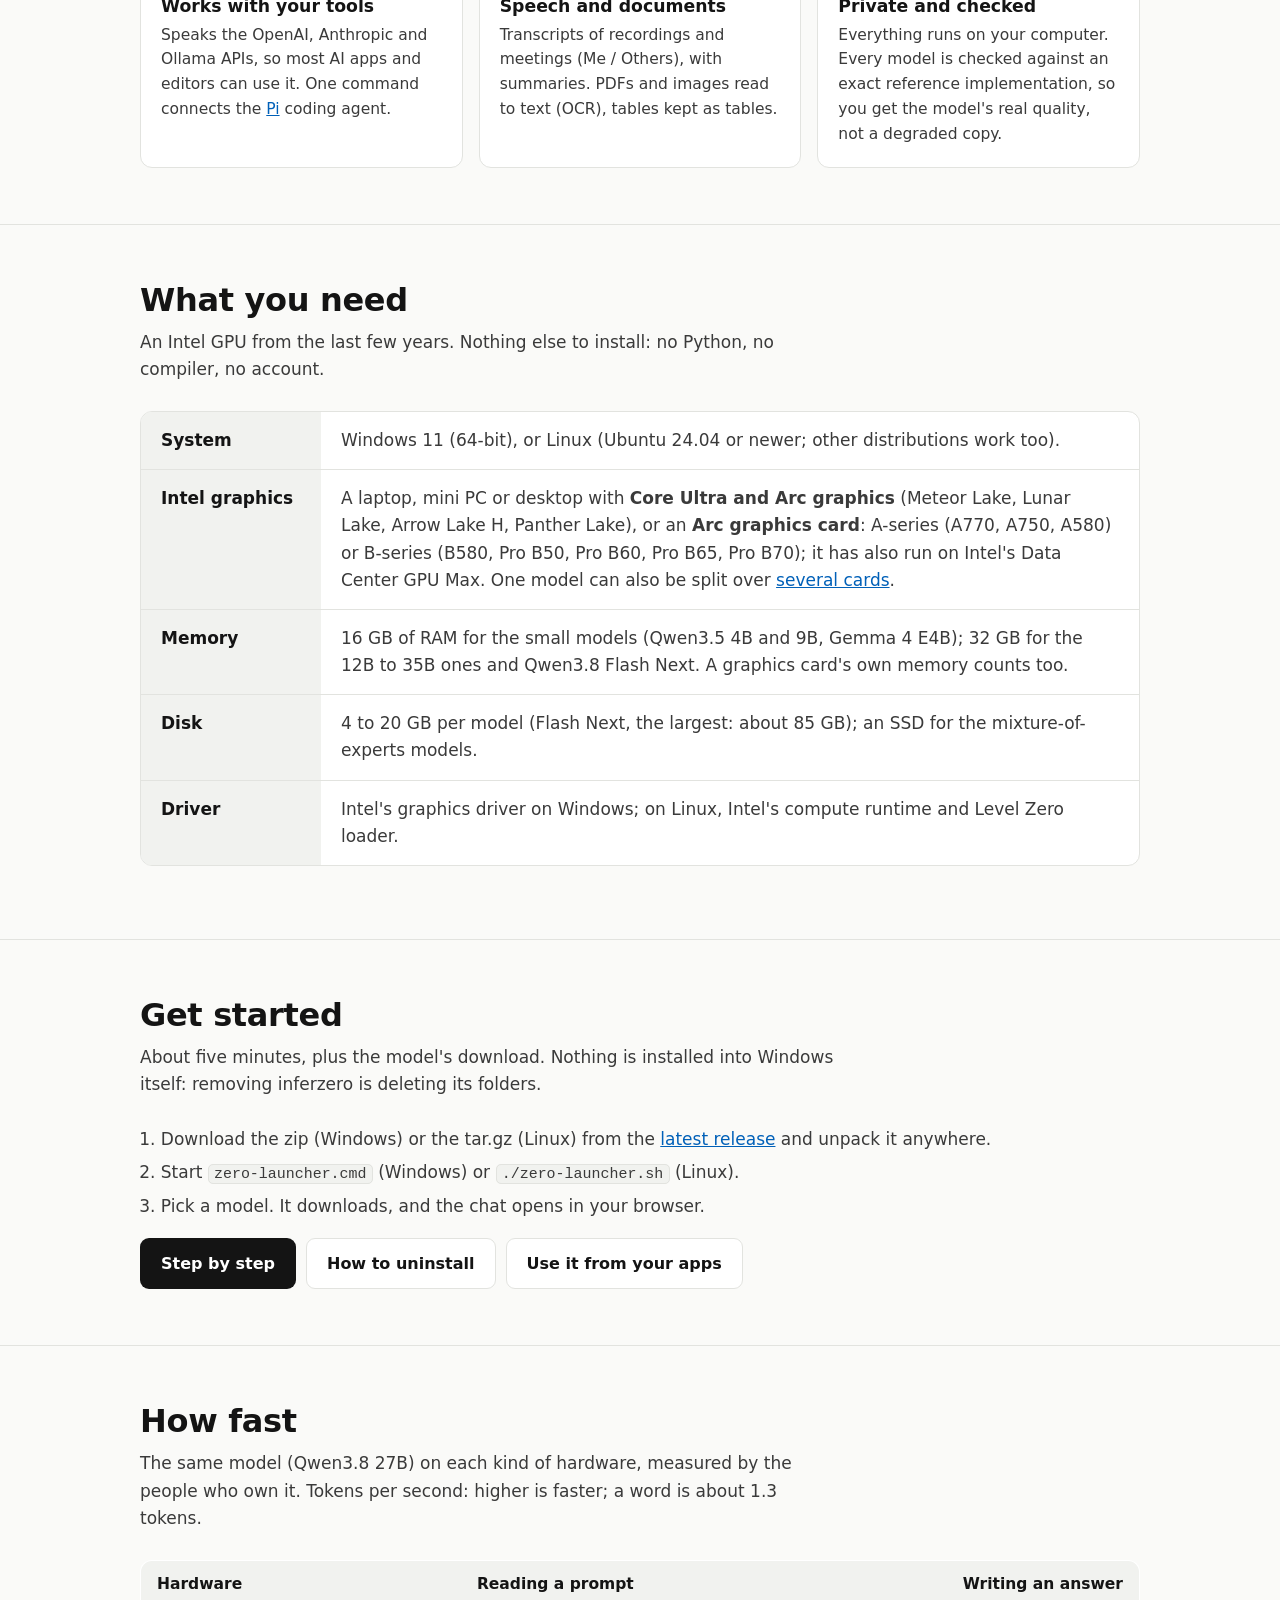
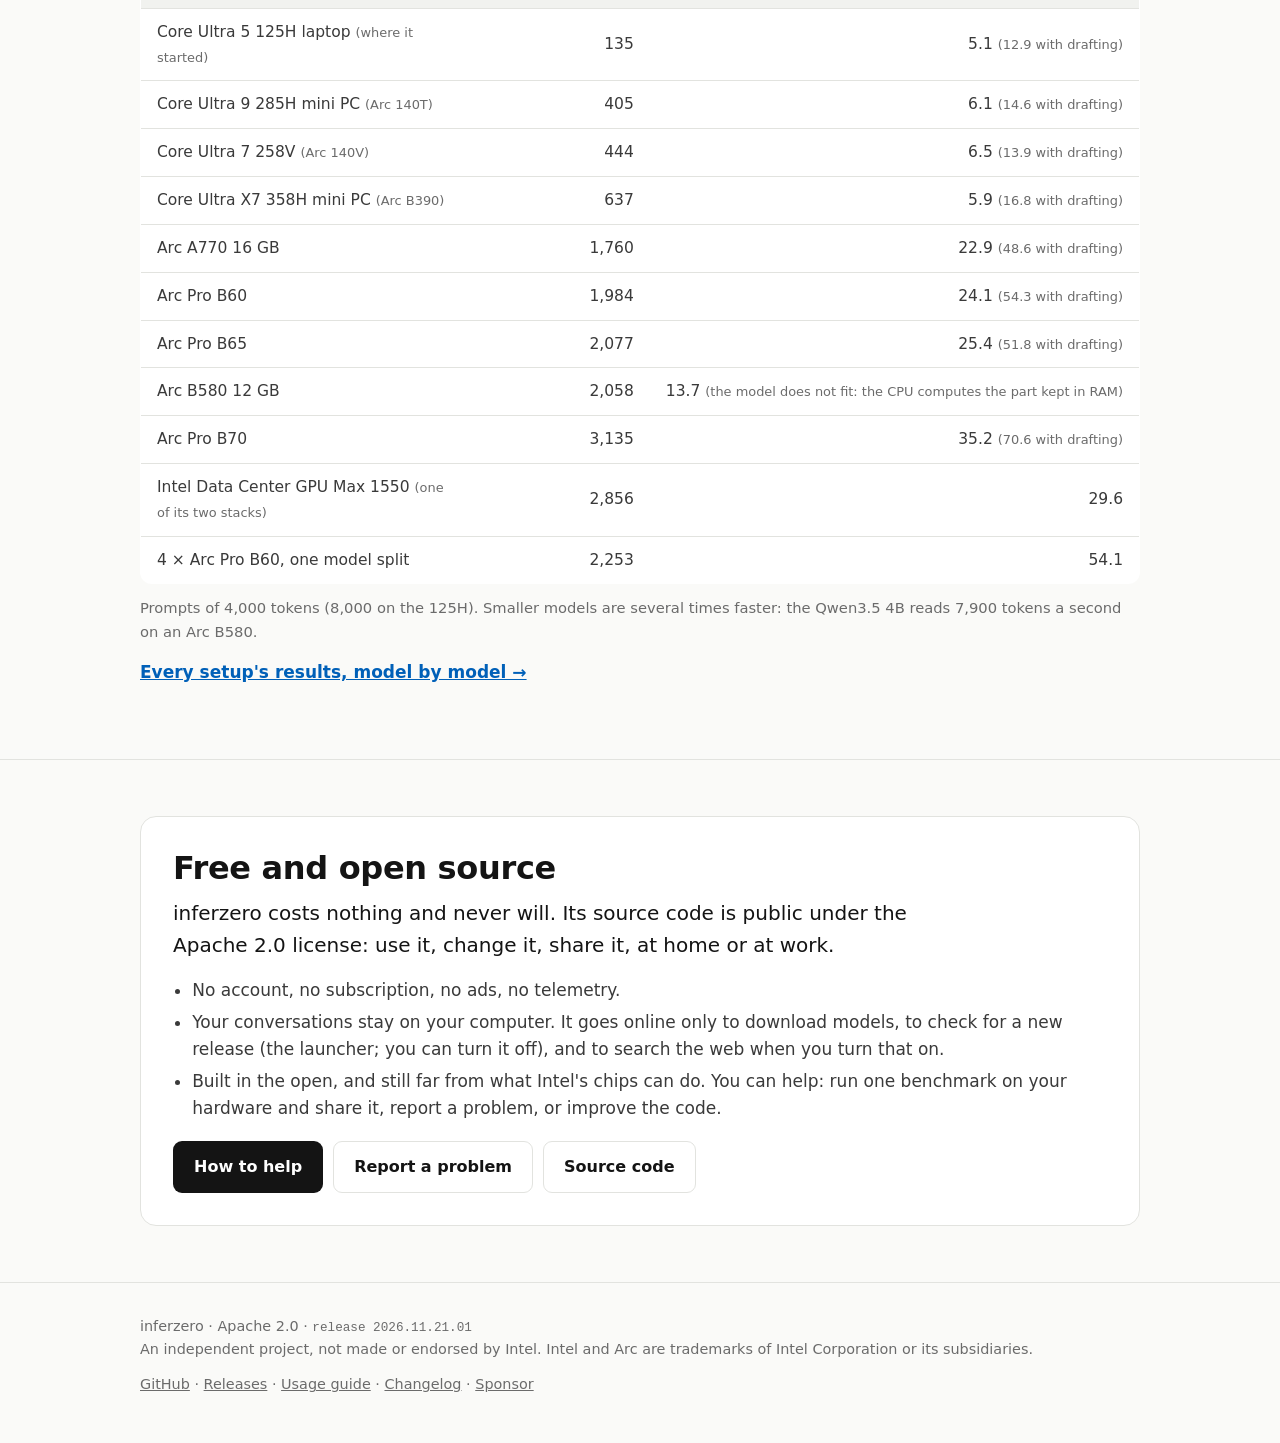
==== commit c2324cc2: "Website: a Sponsor link in every page's header and footer, and a Sponsor section on the Help out pag" ====
--- a/site/index.html
+++ b/site/index.html
@@ -25,6 +25,7 @@
       <a href="help.html">Help out</a>
     </nav>
     <div class="hdr-right">
+      <a class="gh" href="https://github.com/sponsors/rizagp">Sponsor</a>
       <a class="gh" href="https://github.com/rizagp/inferzero">GitHub</a>
       <a class="btn p sm" href="https://github.com/rizagp/inferzero/releases/latest">Download</a>
     </div>
@@ -164,7 +165,7 @@
 <footer>
   <div class="wrap">
     <div>inferzero · Apache 2.0 · <span class="mono">release 2026.11.21.01</span><br>An independent project, not made or endorsed by Intel. Intel and Arc are trademarks of Intel Corporation or its subsidiaries.</div>
-    <div><a href="https://github.com/rizagp/inferzero">GitHub</a> · <a href="https://github.com/rizagp/inferzero/releases">Releases</a> · <a href="https://github.com/rizagp/inferzero/blob/main/USAGE.md">Usage guide</a> · <a href="https://github.com/rizagp/inferzero/blob/main/CHANGELOG.md">Changelog</a></div>
+    <div><a href="https://github.com/rizagp/inferzero">GitHub</a> · <a href="https://github.com/rizagp/inferzero/releases">Releases</a> · <a href="https://github.com/rizagp/inferzero/blob/main/USAGE.md">Usage guide</a> · <a href="https://github.com/rizagp/inferzero/blob/main/CHANGELOG.md">Changelog</a> · <a href="https://github.com/sponsors/rizagp">Sponsor</a></div>
   </div>
 </footer>
 </body>
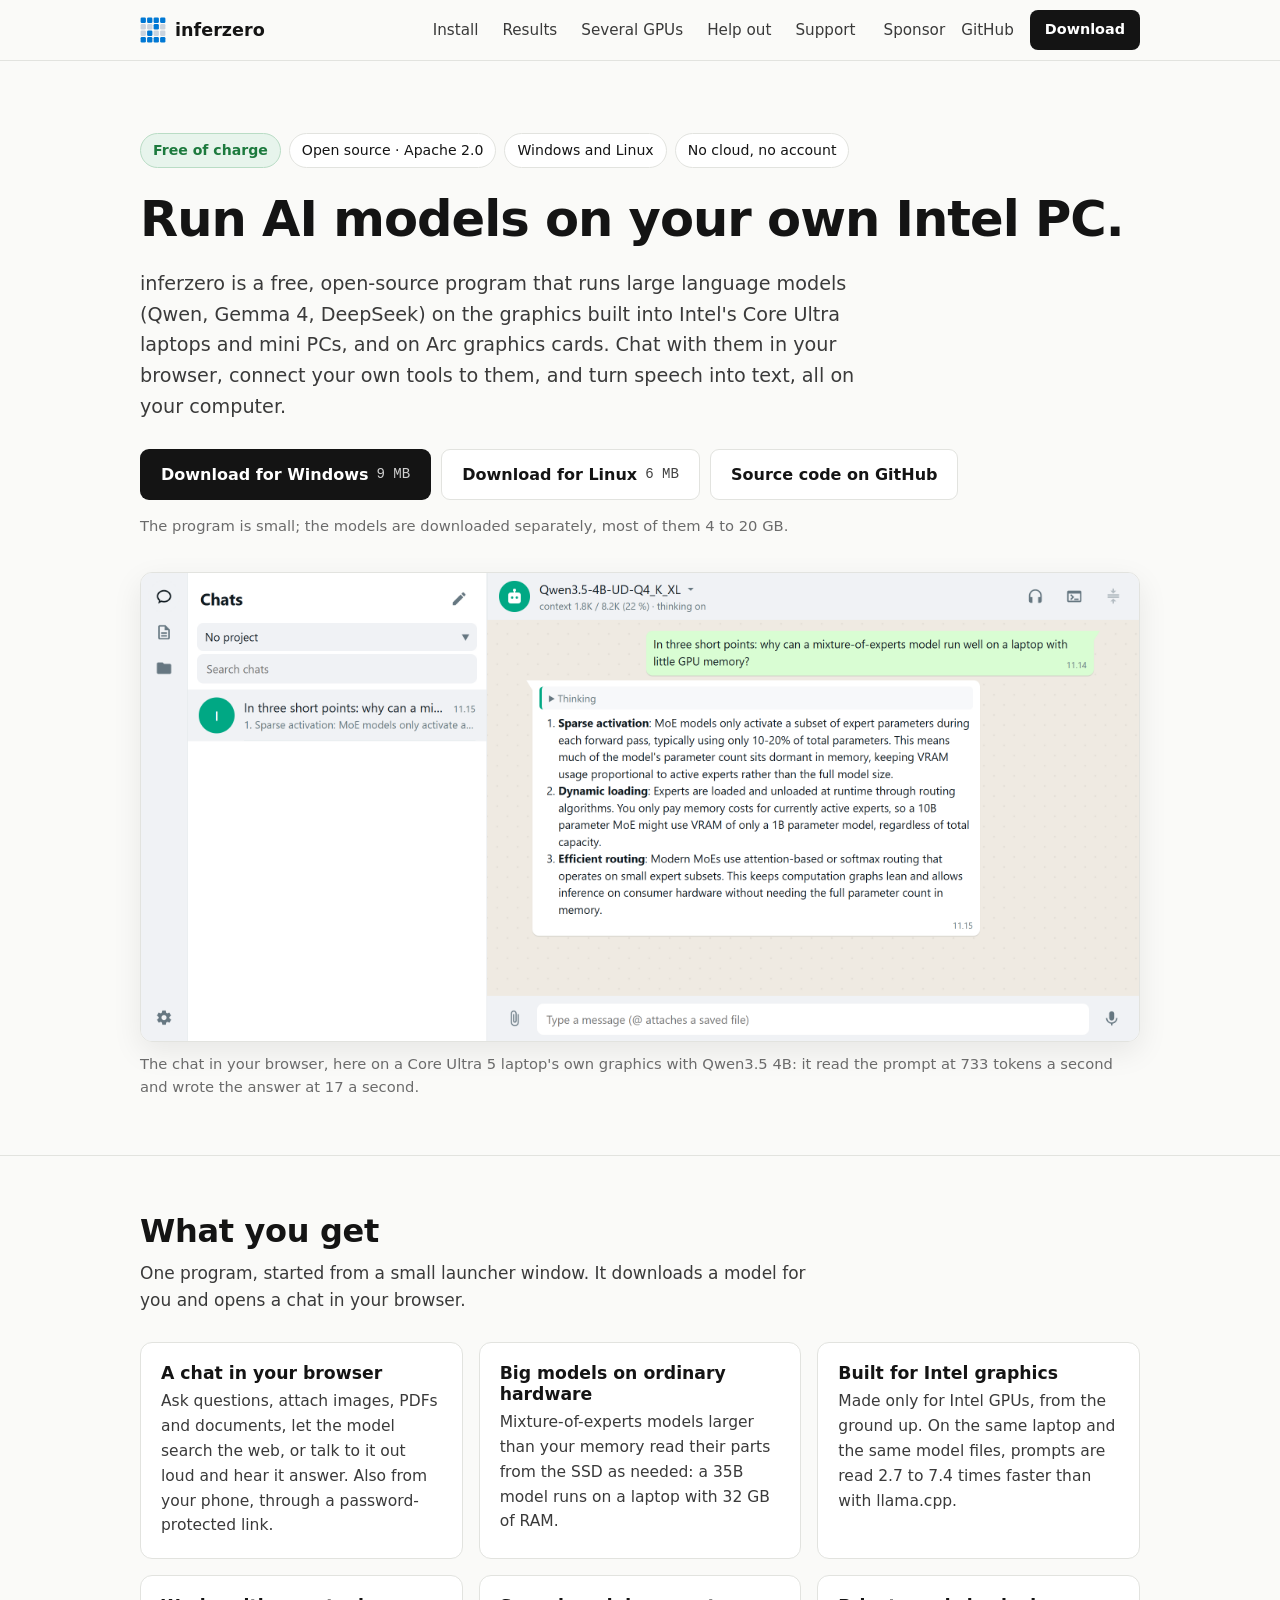
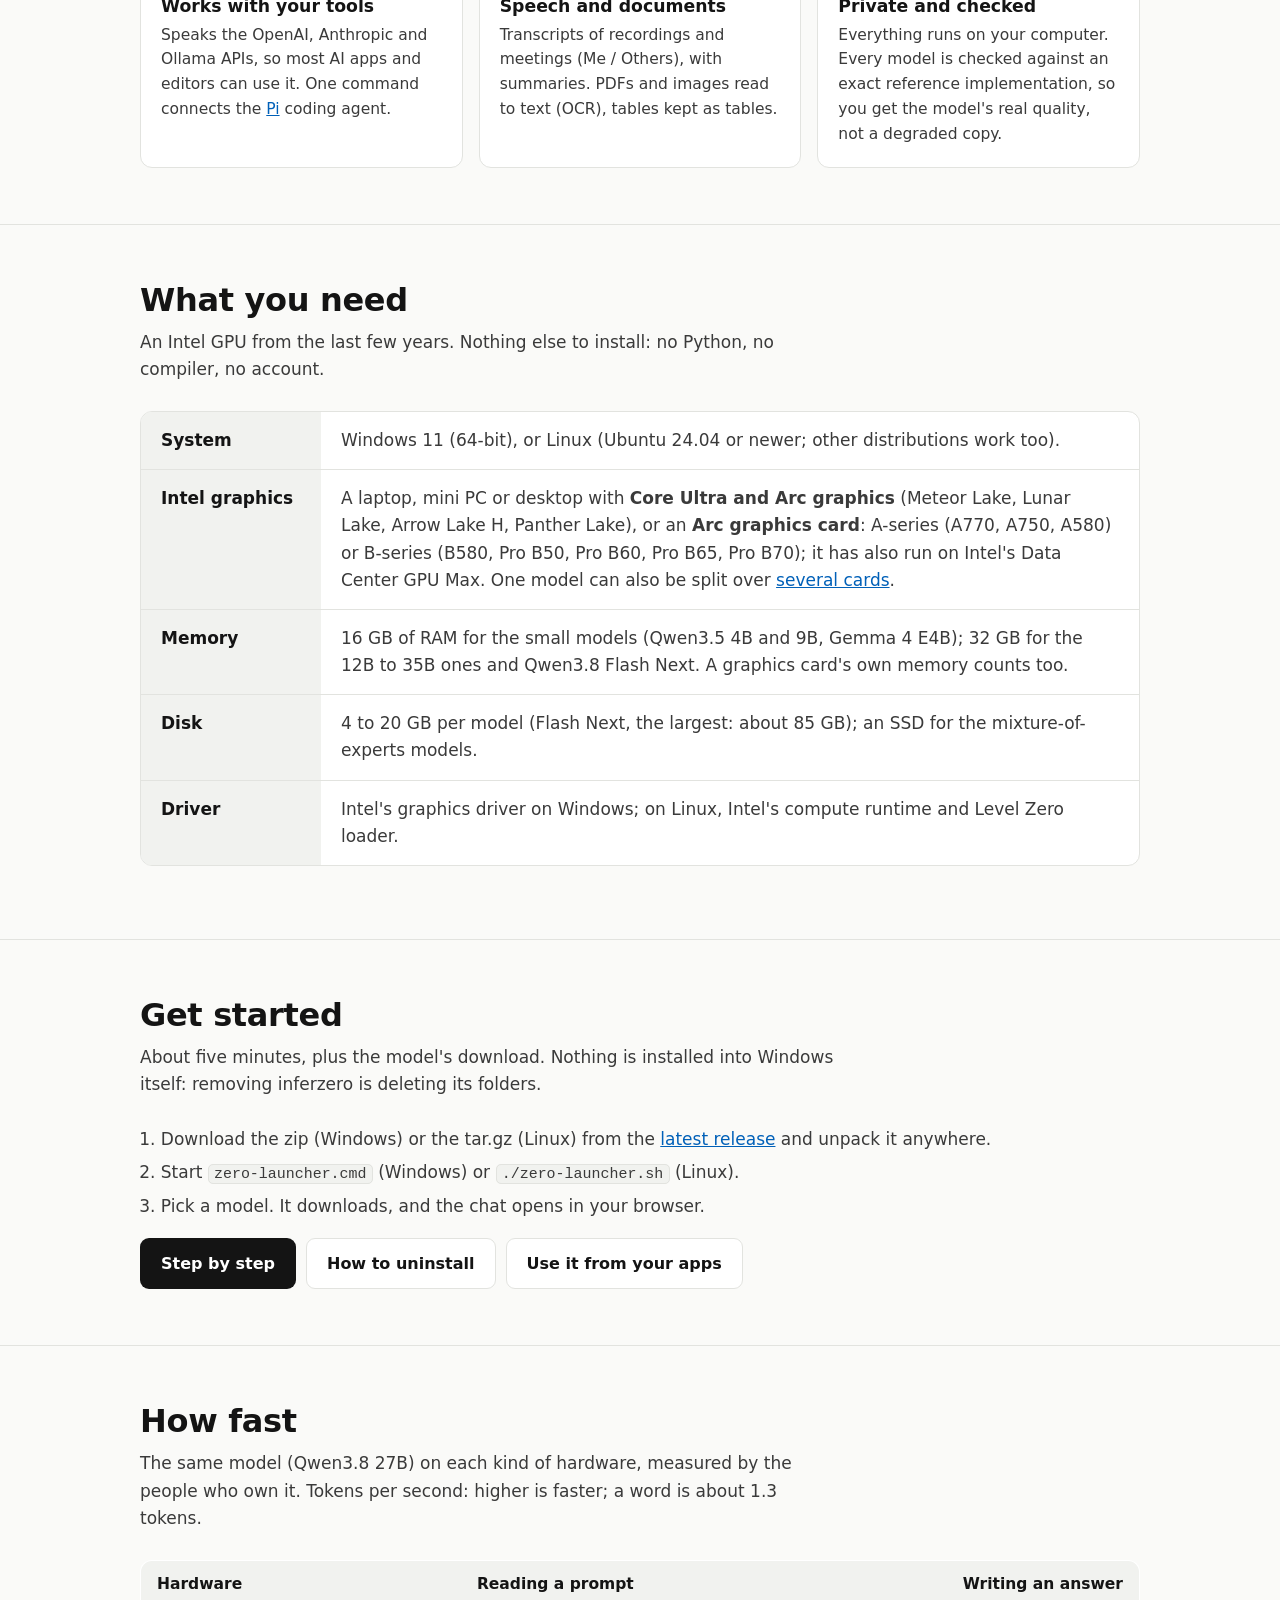
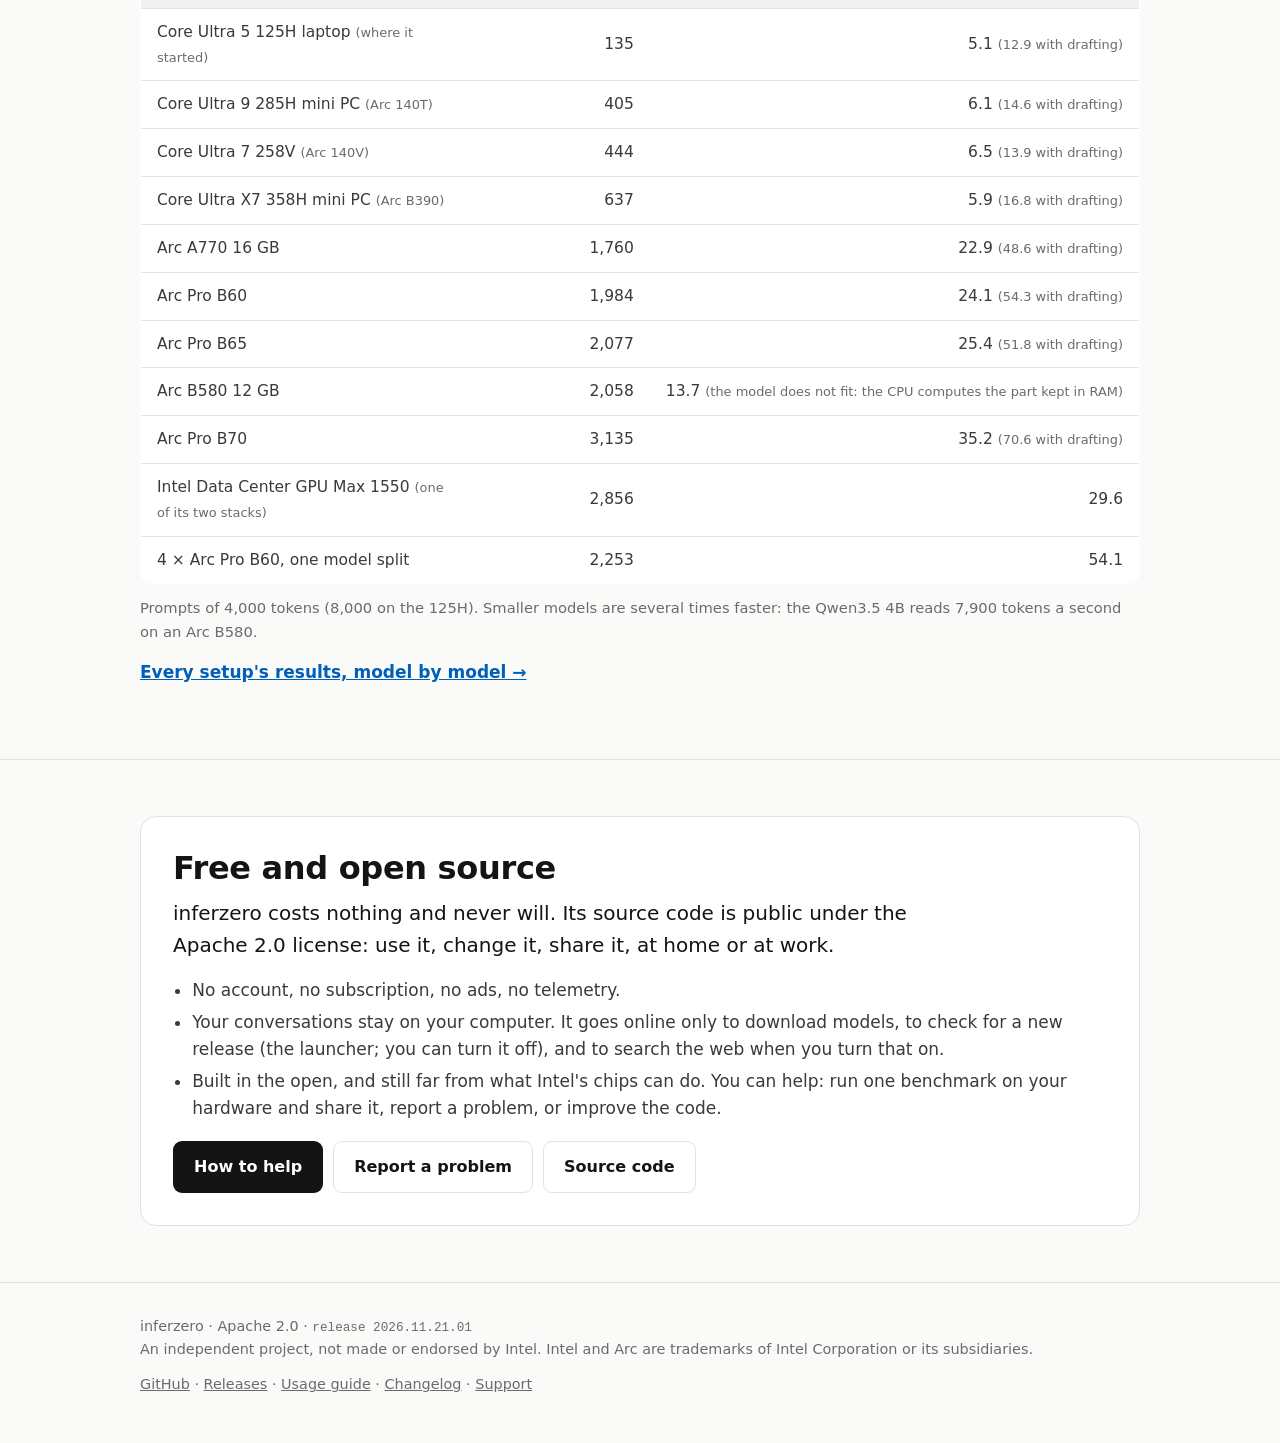
==== commit 3774c2fc: "A Support page: site/support.html (why sponsorship matters, what it pays for, other ways to help), '" ====
--- a/site/index.html
+++ b/site/index.html
@@ -23,6 +23,7 @@
       <a href="results.html">Results</a>
       <a href="multi-gpu.html">Several GPUs</a>
       <a href="help.html">Help out</a>
+      <a href="support.html">Support</a>
     </nav>
     <div class="hdr-right">
       <a class="gh" href="https://github.com/sponsors/rizagp">Sponsor</a>
@@ -165,7 +166,7 @@
 <footer>
   <div class="wrap">
     <div>inferzero · Apache 2.0 · <span class="mono">release 2026.11.21.01</span><br>An independent project, not made or endorsed by Intel. Intel and Arc are trademarks of Intel Corporation or its subsidiaries.</div>
-    <div><a href="https://github.com/rizagp/inferzero">GitHub</a> · <a href="https://github.com/rizagp/inferzero/releases">Releases</a> · <a href="https://github.com/rizagp/inferzero/blob/main/USAGE.md">Usage guide</a> · <a href="https://github.com/rizagp/inferzero/blob/main/CHANGELOG.md">Changelog</a> · <a href="https://github.com/sponsors/rizagp">Sponsor</a></div>
+    <div><a href="https://github.com/rizagp/inferzero">GitHub</a> · <a href="https://github.com/rizagp/inferzero/releases">Releases</a> · <a href="https://github.com/rizagp/inferzero/blob/main/USAGE.md">Usage guide</a> · <a href="https://github.com/rizagp/inferzero/blob/main/CHANGELOG.md">Changelog</a> · <a href="support.html">Support</a></div>
   </div>
 </footer>
 </body>
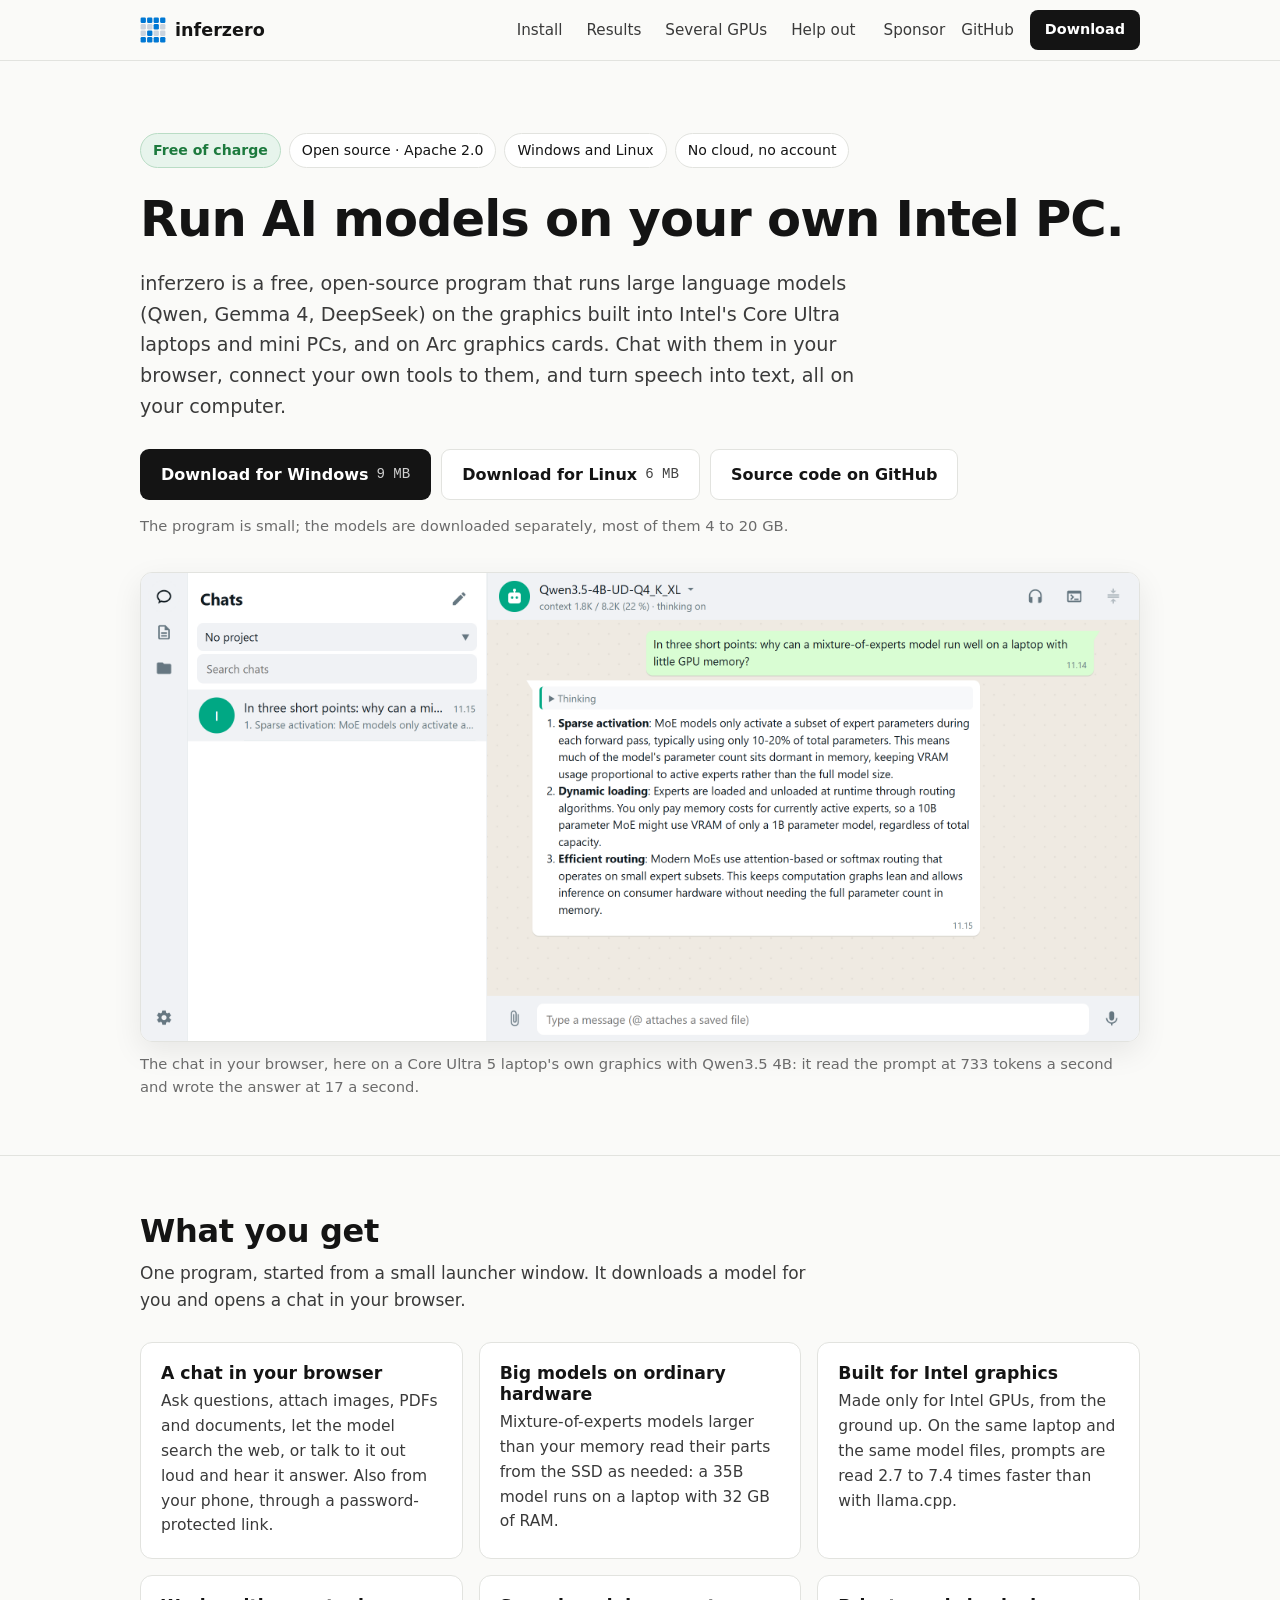
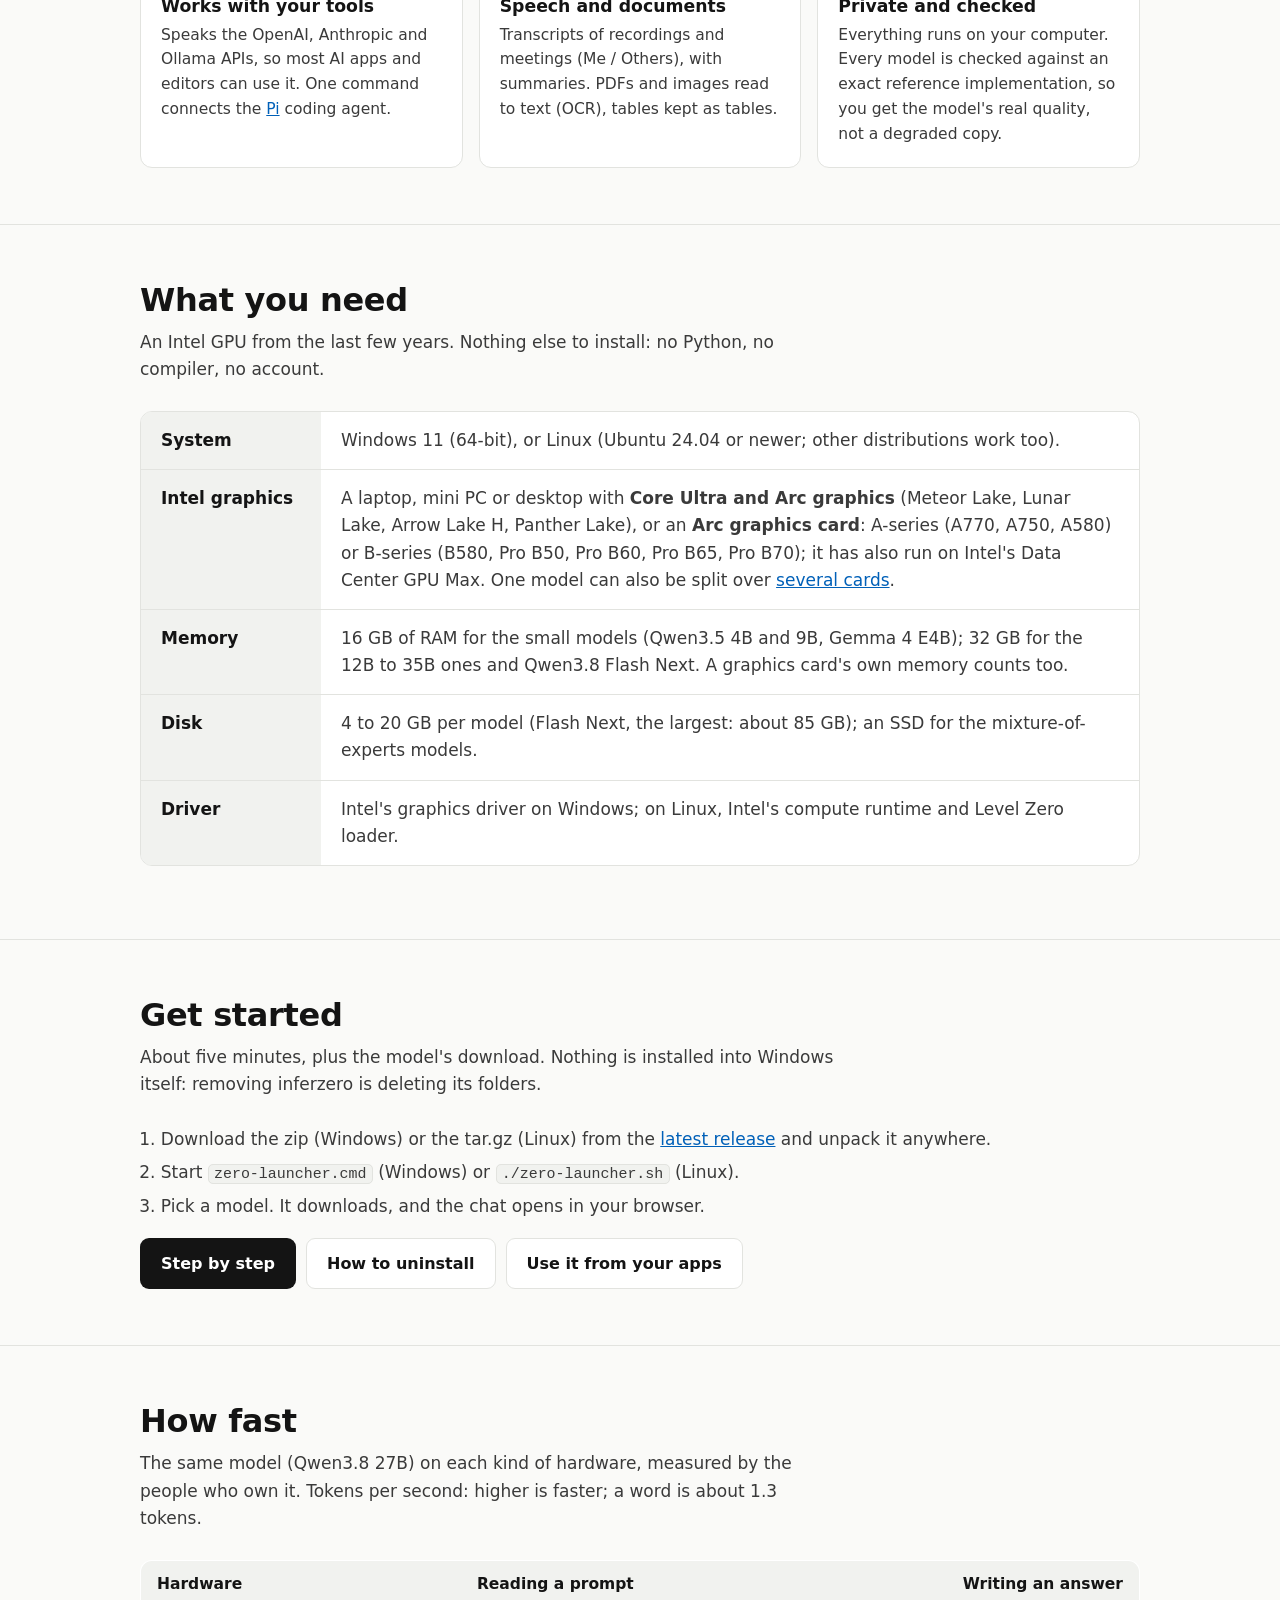
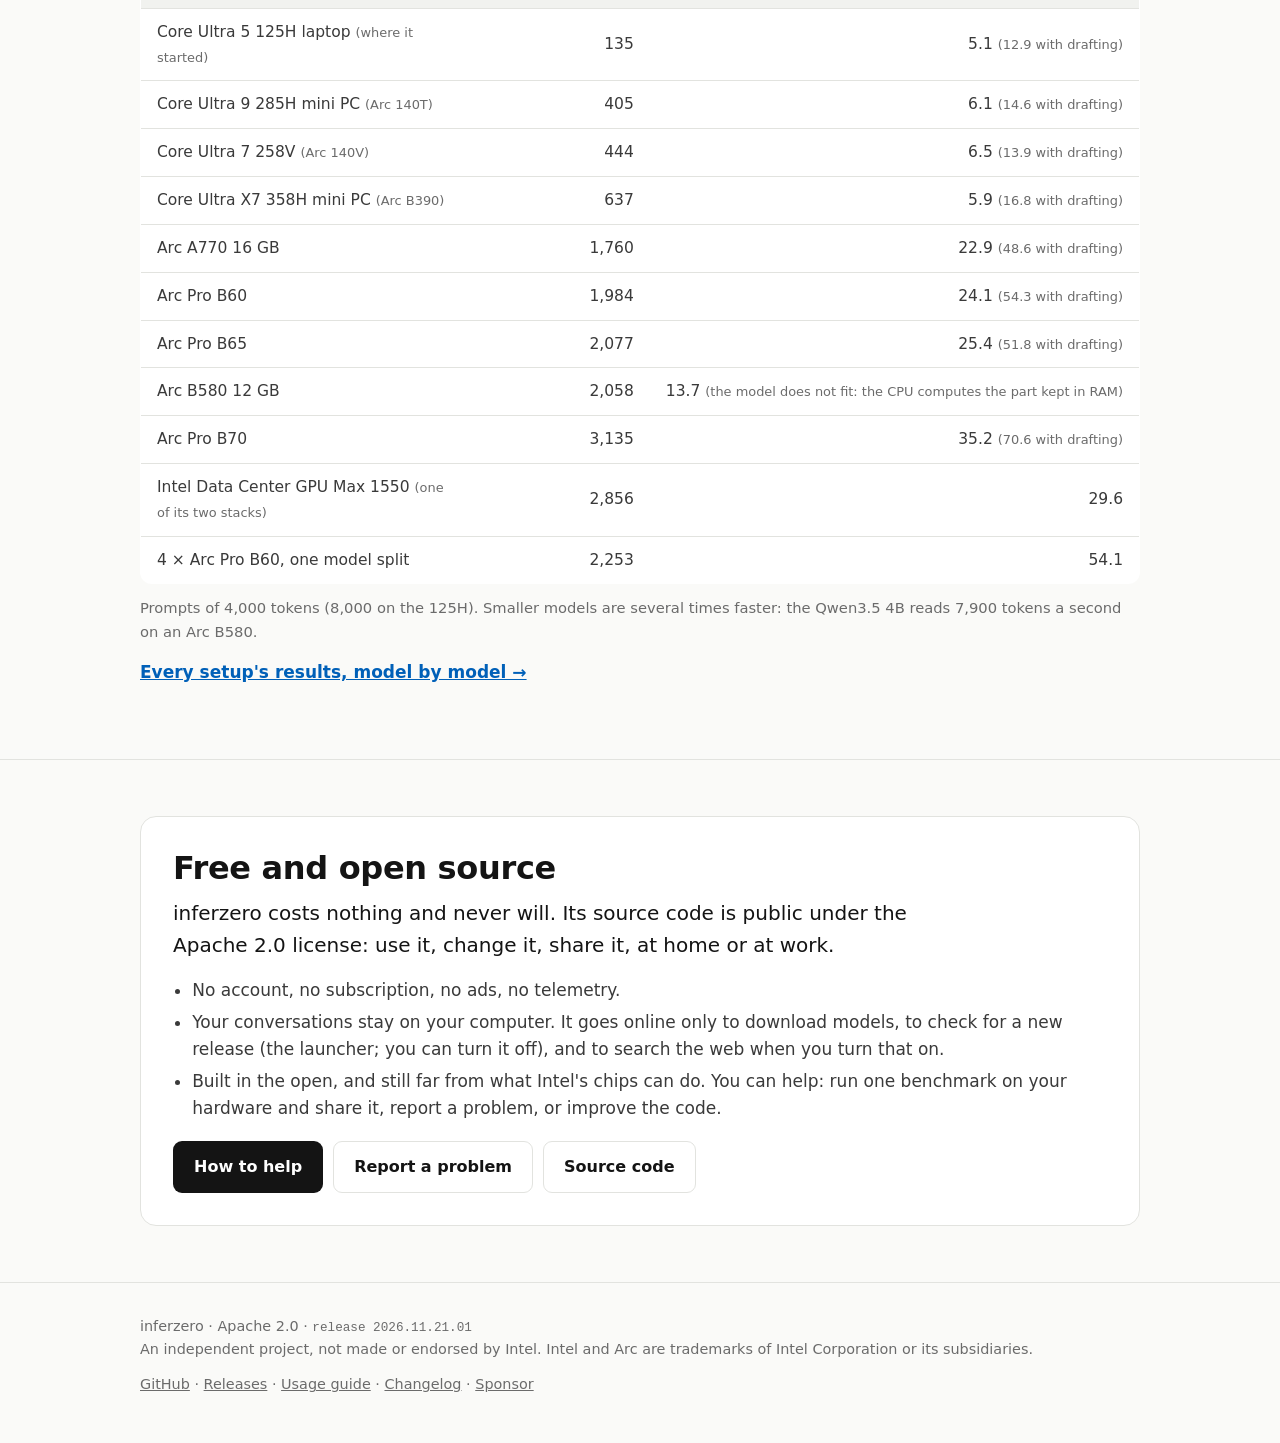
==== commit 6e7b1401: "Website: one Help out page instead of Help out + Support (the user: they were more or less the same)" ====
--- a/site/index.html
+++ b/site/index.html
@@ -9,7 +9,12 @@
 <meta property="og:title" content="inferzero: free, open-source AI on your Intel PC">
 <meta property="og:description" content="Run Qwen, Gemma 4 and DeepSeek models on Intel Core Ultra graphics and Arc cards. Free, open source, no cloud.">
 <meta property="og:type" content="website">
+<meta property="og:image" content="https://rizagp.github.io/inferzero/banner.png">
+<meta property="og:image:width" content="2560">
+<meta property="og:image:height" content="1440">
+<meta name="twitter:card" content="summary_large_image">
 <link rel="icon" href="icon.svg" type="image/svg+xml">
+<link rel="apple-touch-icon" href="icon.png">
 <link rel="stylesheet" href="style.css">
 </head>
 <body>
@@ -23,7 +28,6 @@
       <a href="results.html">Results</a>
       <a href="multi-gpu.html">Several GPUs</a>
       <a href="help.html">Help out</a>
-      <a href="support.html">Support</a>
     </nav>
     <div class="hdr-right">
       <a class="gh" href="https://github.com/sponsors/rizagp">Sponsor</a>
@@ -166,7 +170,7 @@
 <footer>
   <div class="wrap">
     <div>inferzero · Apache 2.0 · <span class="mono">release 2026.11.21.01</span><br>An independent project, not made or endorsed by Intel. Intel and Arc are trademarks of Intel Corporation or its subsidiaries.</div>
-    <div><a href="https://github.com/rizagp/inferzero">GitHub</a> · <a href="https://github.com/rizagp/inferzero/releases">Releases</a> · <a href="https://github.com/rizagp/inferzero/blob/main/USAGE.md">Usage guide</a> · <a href="https://github.com/rizagp/inferzero/blob/main/CHANGELOG.md">Changelog</a> · <a href="support.html">Support</a></div>
+    <div><a href="https://github.com/rizagp/inferzero">GitHub</a> · <a href="https://github.com/rizagp/inferzero/releases">Releases</a> · <a href="https://github.com/rizagp/inferzero/blob/main/USAGE.md">Usage guide</a> · <a href="https://github.com/rizagp/inferzero/blob/main/CHANGELOG.md">Changelog</a> · <a href="help.html#sponsor">Sponsor</a></div>
   </div>
 </footer>
 </body>
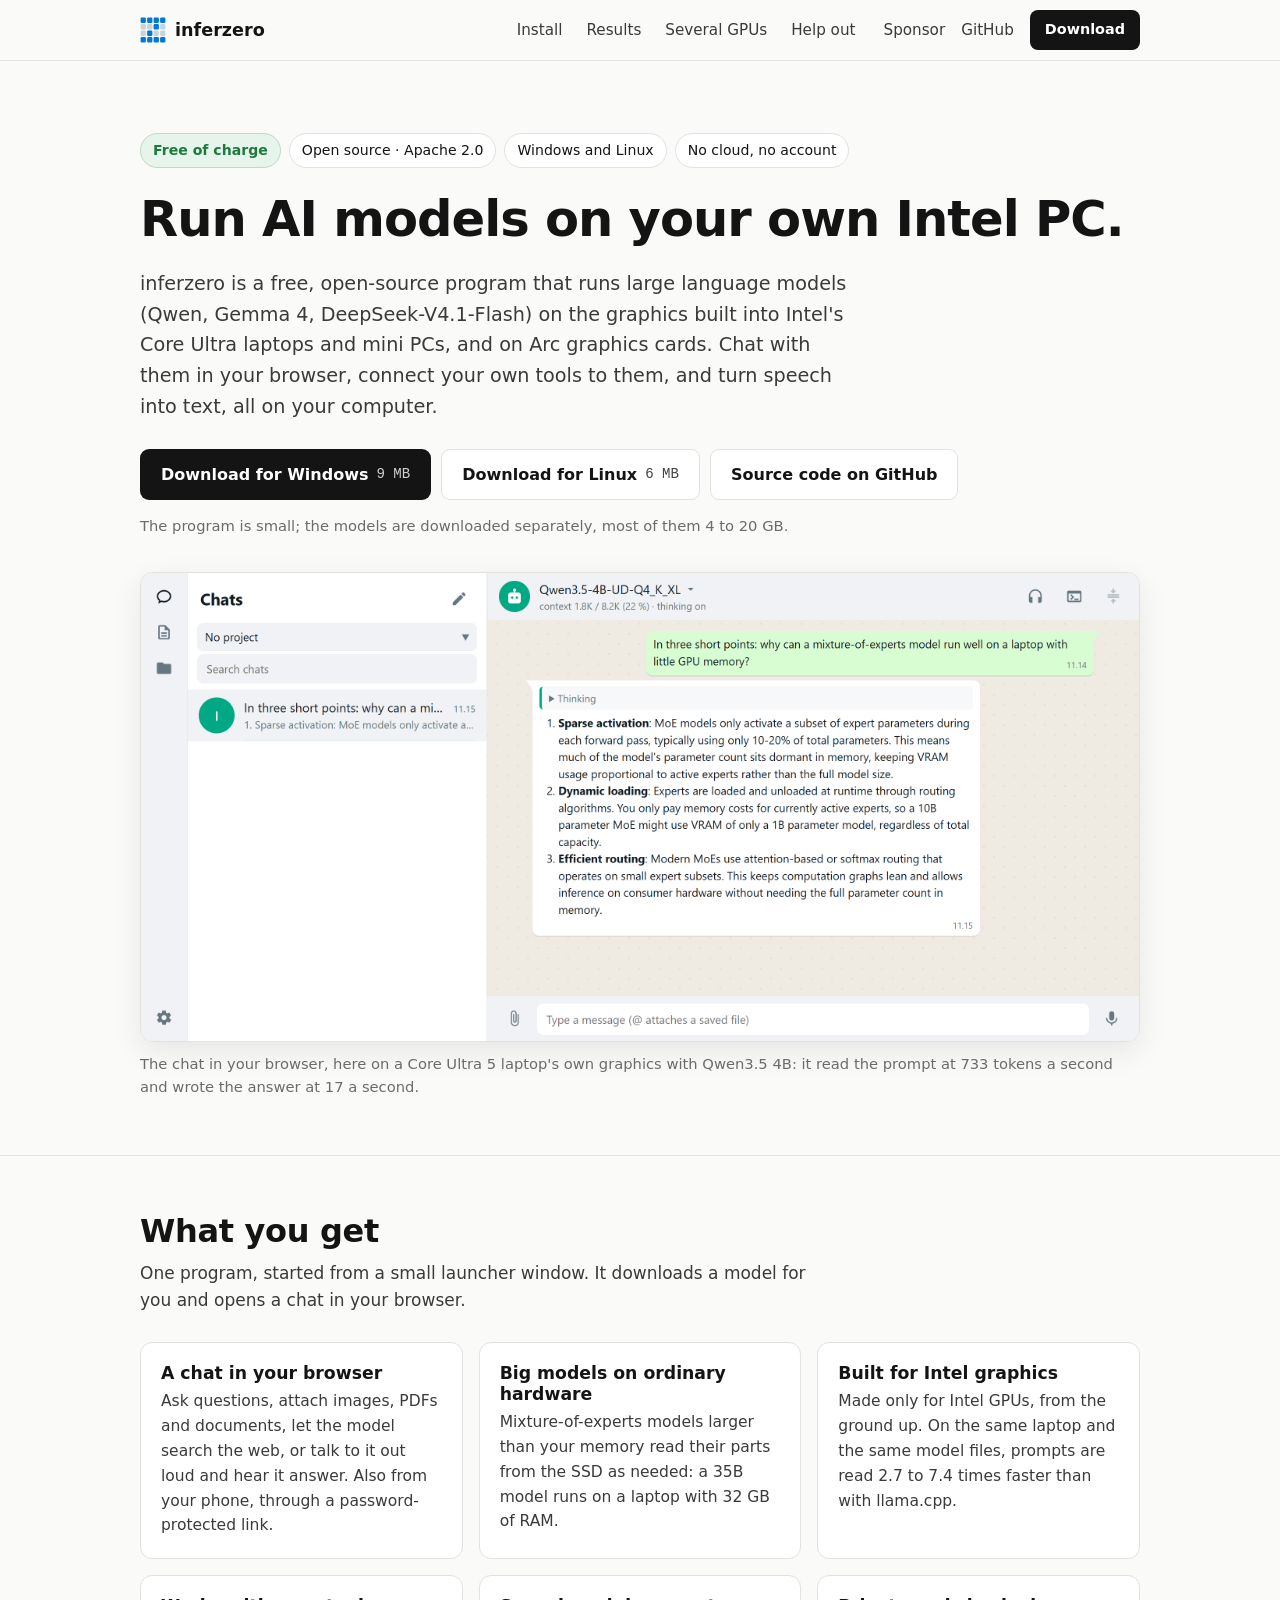
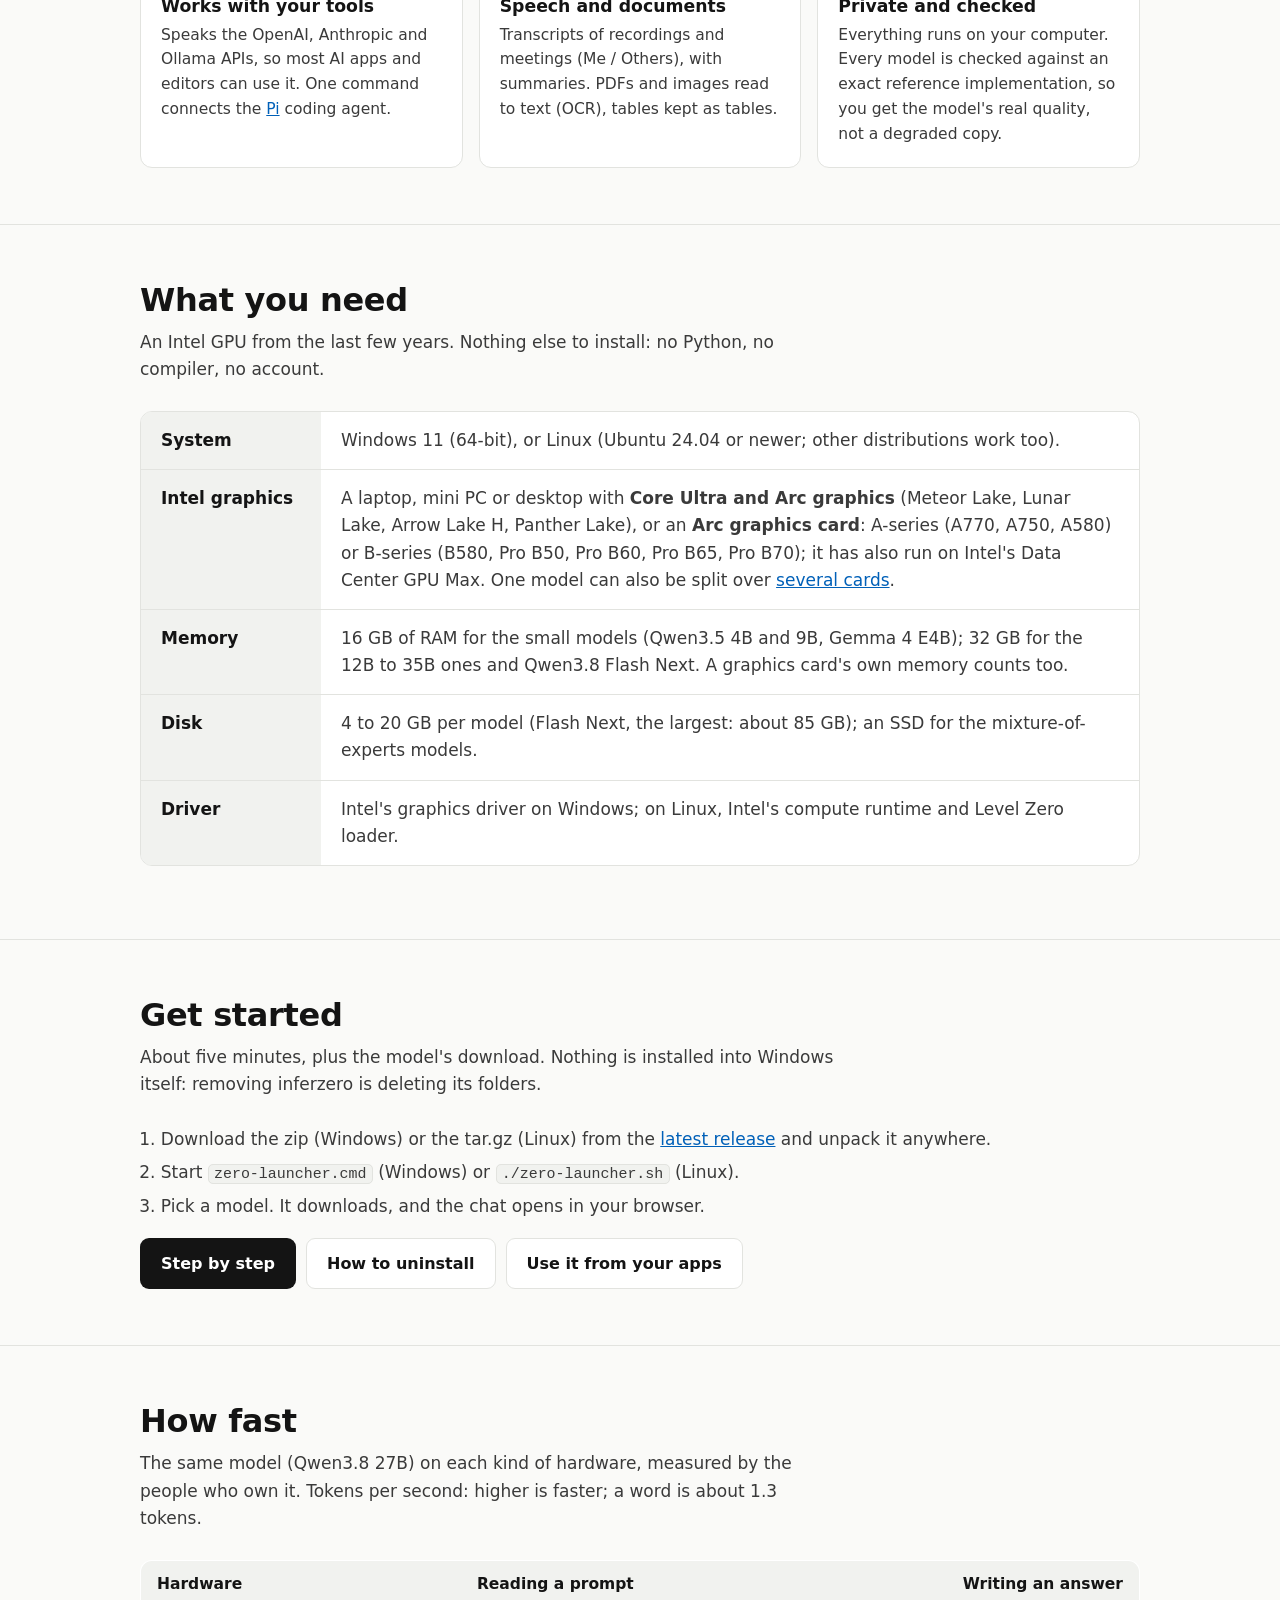
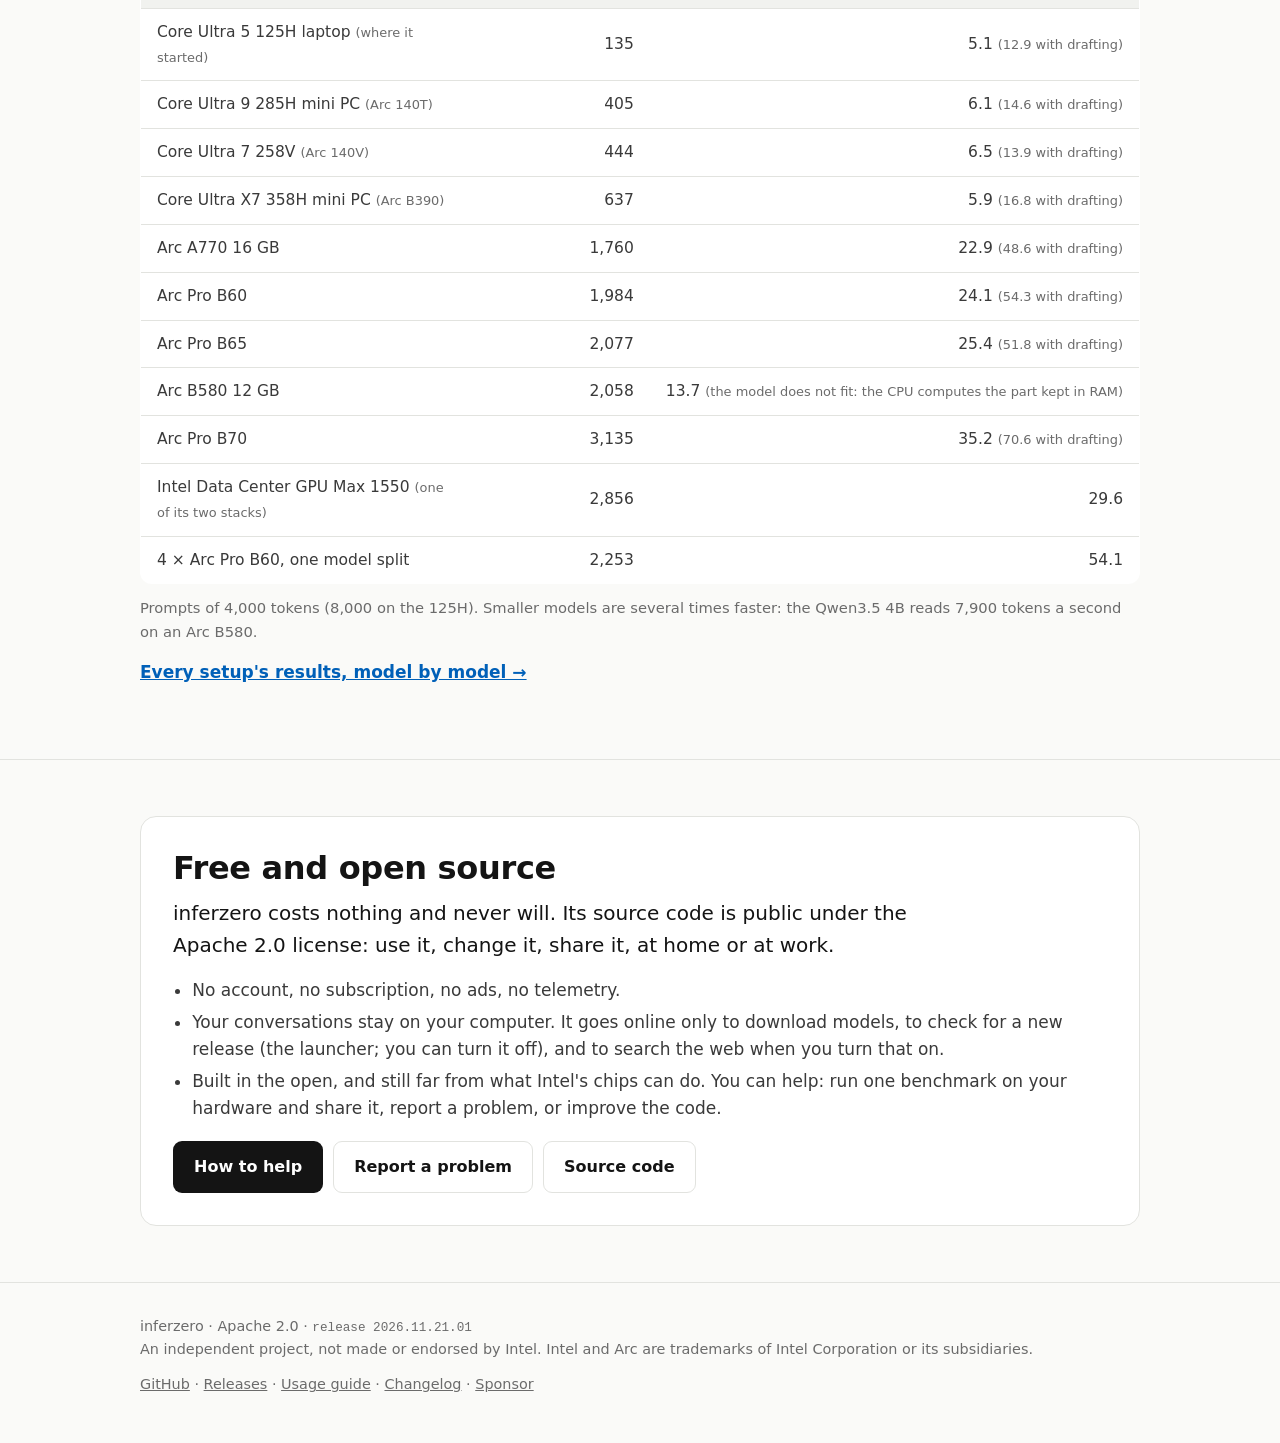
==== commit 1800ec88: "Website: DeepSeek named DeepSeek-V4.1-Flash everywhere (the link previews, the home page's model lis" ====
--- a/site/index.html
+++ b/site/index.html
@@ -7,7 +7,7 @@
 <meta name="description" content="inferzero is a free, open-source program that runs large language models on the graphics built into Intel Core Ultra laptops and mini PCs and on Arc graphics cards, on Windows and Linux. A chat in your browser, an API for your tools, speech to text. No cloud, no account, no Python.">
 <meta name="color-scheme" content="light">
 <meta property="og:title" content="inferzero: free, open-source AI on your Intel PC">
-<meta property="og:description" content="Run Qwen, Gemma 4 and DeepSeek models on Intel Core Ultra graphics and Arc cards. Free, open source, no cloud.">
+<meta property="og:description" content="Run Qwen, Gemma 4 and DeepSeek-V4.1-Flash on Intel Core Ultra graphics and Arc cards. Free, open source, no cloud.">
 <meta property="og:type" content="website">
 <meta property="og:image" content="https://rizagp.github.io/inferzero/banner.png">
 <meta property="og:image:width" content="2560">
@@ -47,7 +47,7 @@
     <span class="tag">No cloud, no account</span>
   </div>
   <h1>Run AI models on your own Intel PC.</h1>
-  <p class="lead">inferzero is a free, open-source program that runs large language models (Qwen, Gemma 4, DeepSeek) on the graphics built into Intel's Core Ultra laptops and mini PCs, and on Arc graphics cards. Chat with them in your browser, connect your own tools to them, and turn speech into text, all on your computer.</p>
+  <p class="lead">inferzero is a free, open-source program that runs large language models (Qwen, Gemma 4, DeepSeek-V4.1-Flash) on the graphics built into Intel's Core Ultra laptops and mini PCs, and on Arc graphics cards. Chat with them in your browser, connect your own tools to them, and turn speech into text, all on your computer.</p>
   <div class="btns">
     <a class="btn p" href="https://github.com/rizagp/inferzero/releases/latest">Download for Windows <kbd>9 MB</kbd></a>
     <a class="btn s" href="https://github.com/rizagp/inferzero/releases/latest">Download for Linux <kbd>6 MB</kbd></a>
--- a/site/style.css
+++ b/site/style.css
@@ -110,5 +110,6 @@
 /* (grid items shrink below their content, and long paths in code wrap: otherwise one path widened a card past a
    phone's edge and the whole page scrolled sideways) */
 .grid>*,.steps>*{min-width:0}
+.grid+p,.steps+p{margin-top:28px}  /* (a paragraph right after the cards: with only the 16px gap the cards also have between them, on a phone it read as part of the stack) */
 code{overflow-wrap:anywhere}
 [id]{scroll-margin-top:72px}  /* (a jump to a section stops below the sticky header) */
